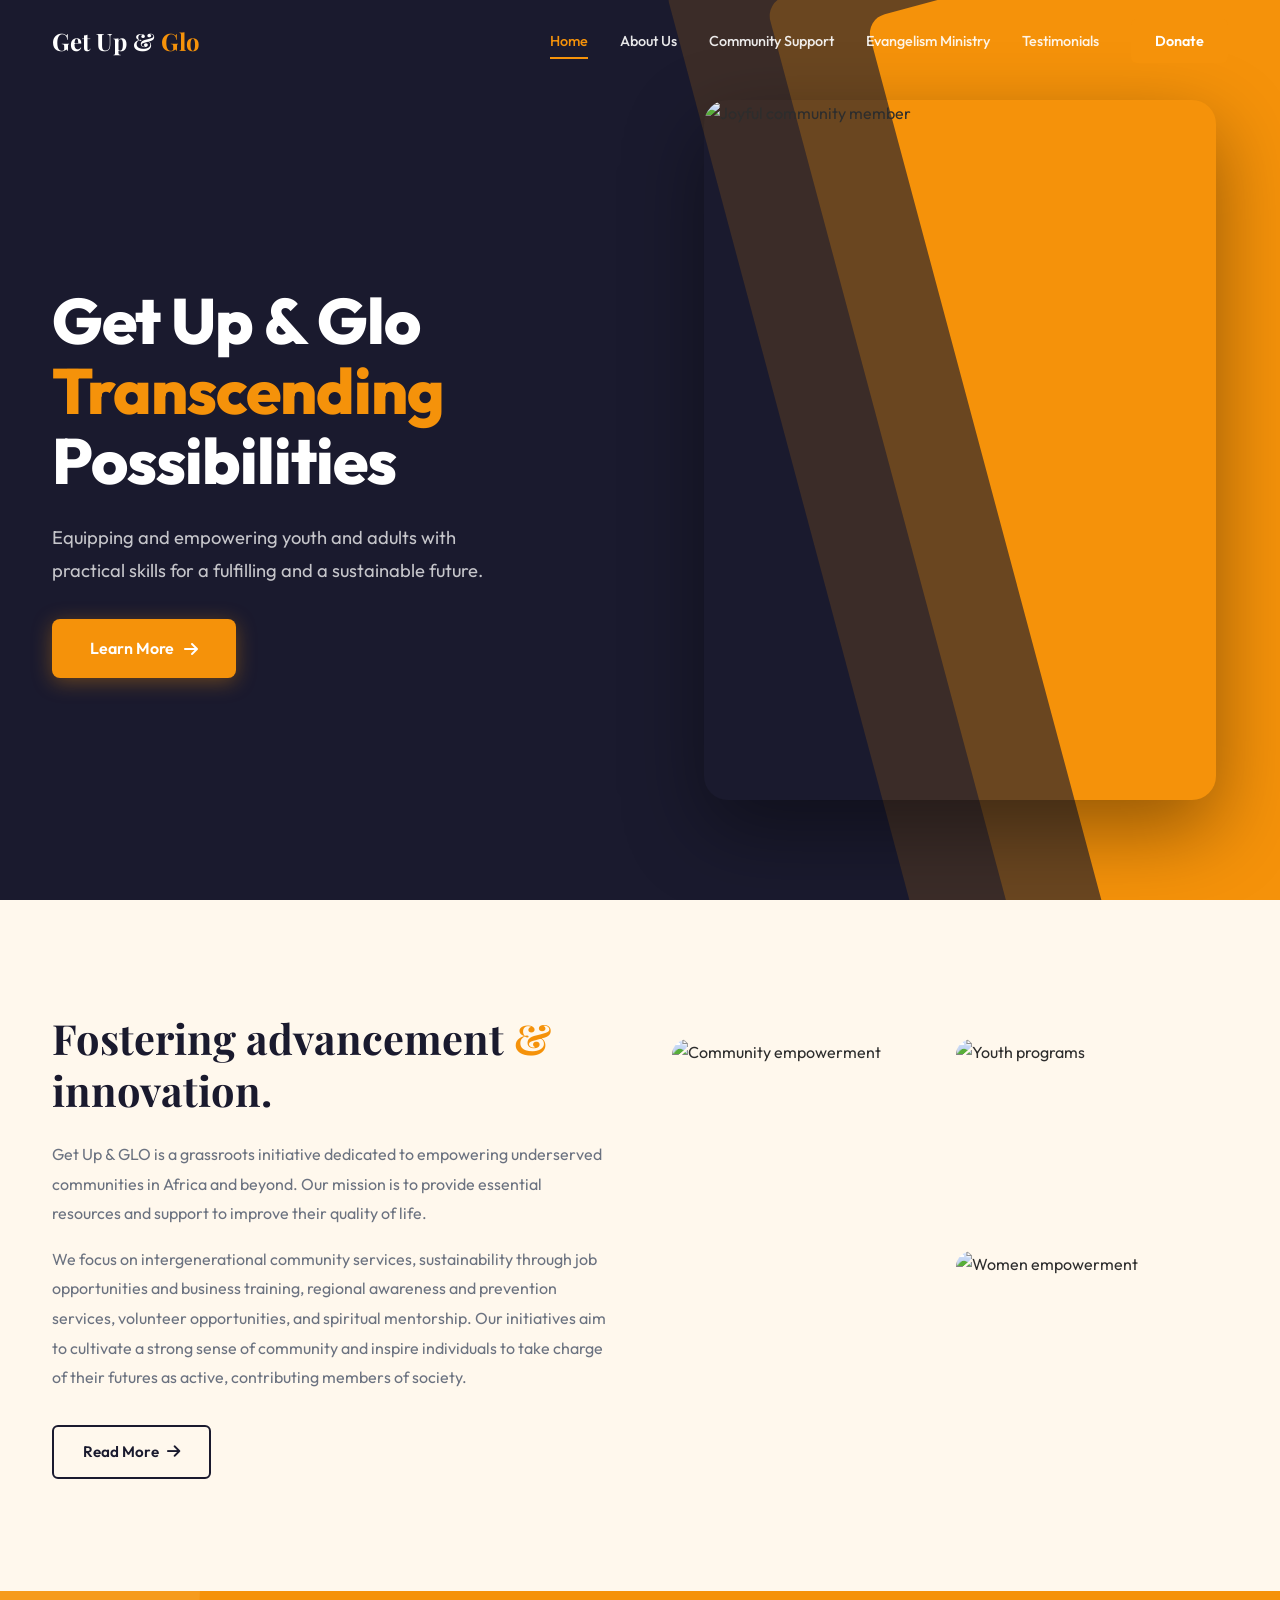
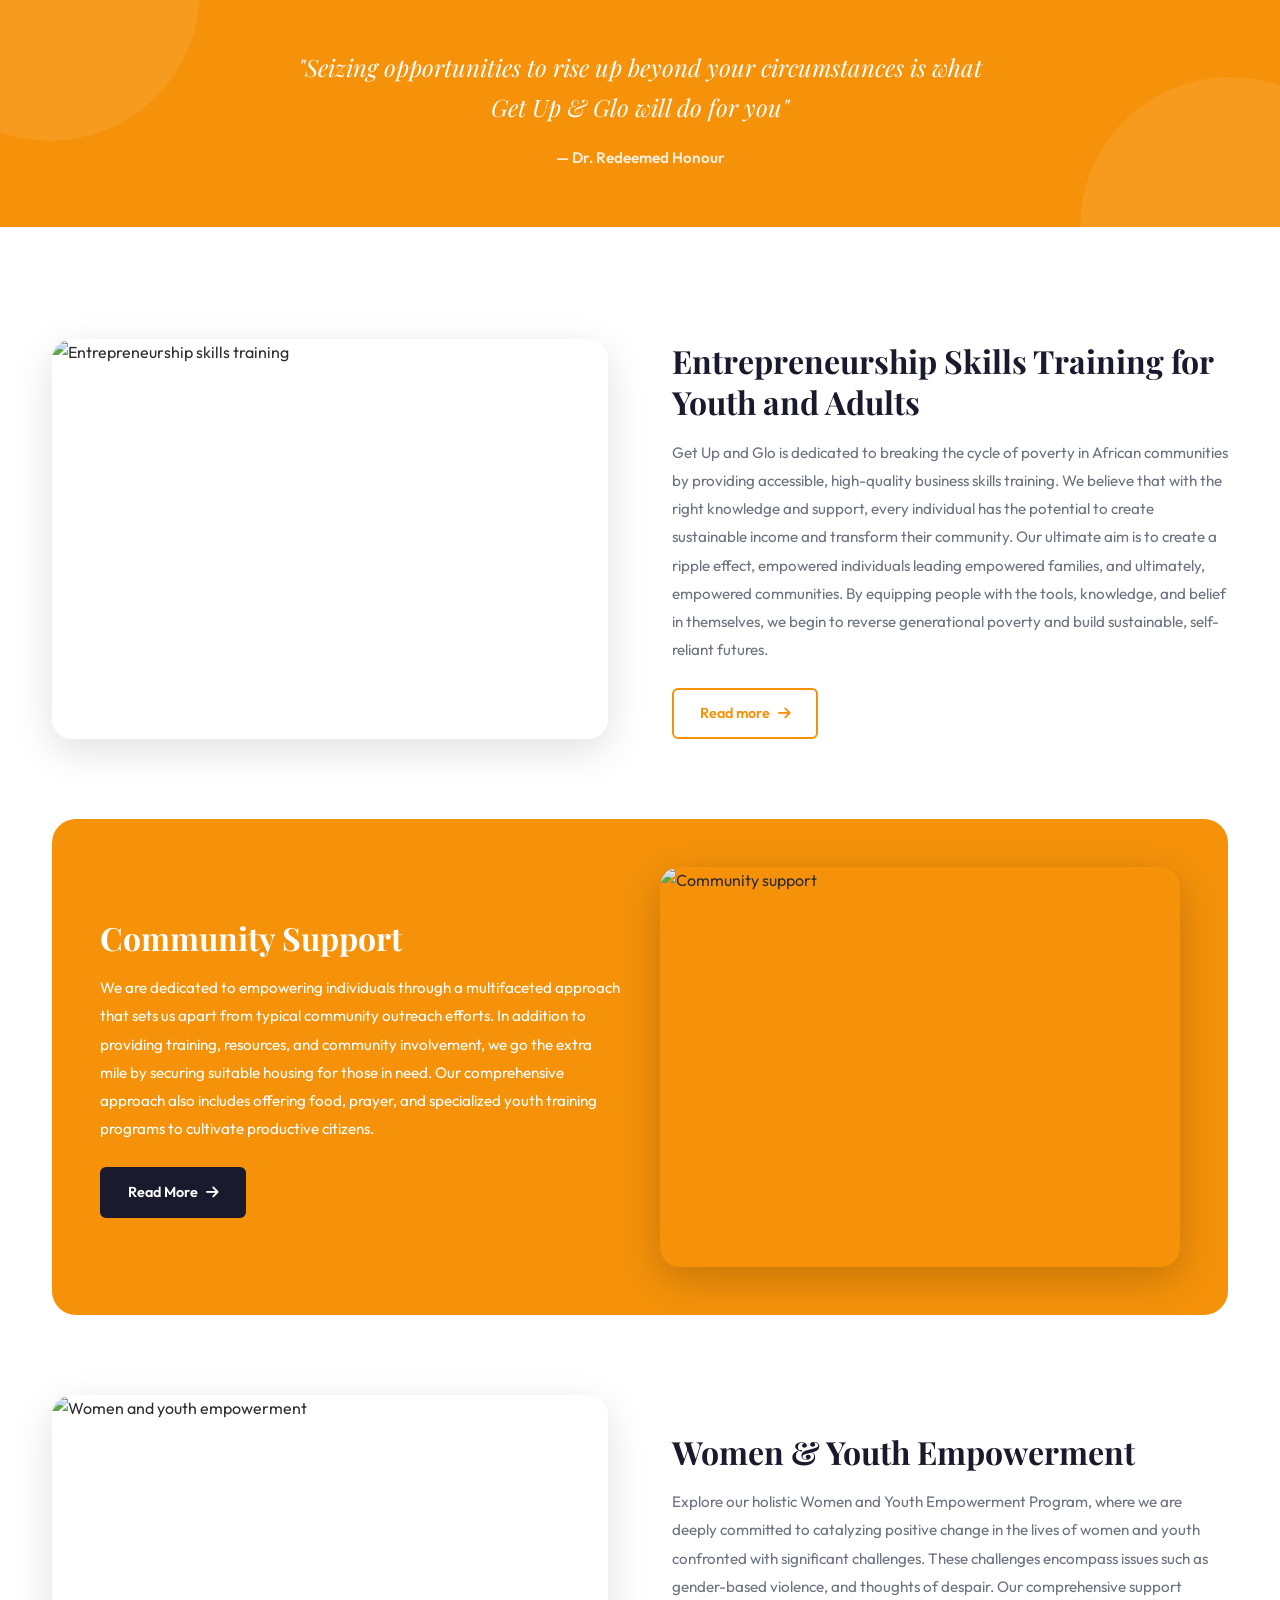
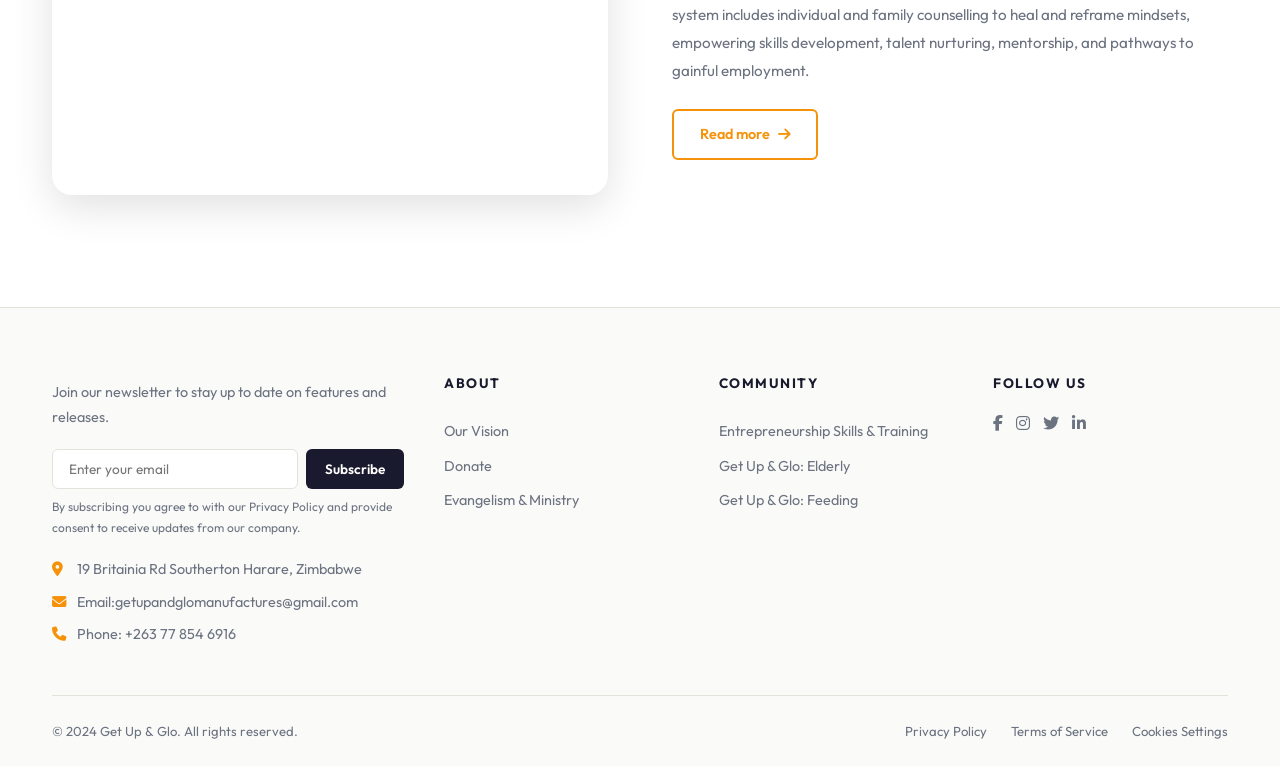
==== index2.html @ 19528d76 "first commit" ====
<!DOCTYPE html>
<html lang="en">
<head>
  <meta charset="UTF-8">
  <meta name="viewport" content="width=device-width, initial-scale=1.0">
  <title>Get Up & Glo — Transcending Possibilities</title>
  <meta name="description" content="Get Up & Glo is a grassroots initiative dedicated to empowering underserved communities in Africa and beyond through skills training, community support, and spiritual mentorship.">
  <link rel="stylesheet" href="index2.css">
  <link rel="stylesheet" href="https://cdnjs.cloudflare.com/ajax/libs/font-awesome/6.5.1/css/all.min.css">
</head>
<body class="alt-home">

  <!-- Navigation -->
  <nav class="alt-nav" id="altNav">
    <div class="alt-container">
      <a href="index2.html" class="alt-nav-logo">
        Get Up & <span>Glo</span>
      </a>
      <div class="alt-nav-links" id="altNavLinks">
        <a href="index2.html" class="active">Home</a>
        <a href="about.html">About Us</a>
        <a href="programs.html">Community Support</a>
        <a href="evangelism.html">Evangelism Ministry</a>
        <a href="testimonials.html">Testimonials</a>
        <a href="donate.html" class="alt-nav-cta">Donate</a>
      </div>
      <button class="alt-nav-toggle" id="altNavToggle" aria-label="Toggle navigation">
        <span></span>
        <span></span>
        <span></span>
      </button>
    </div>
  </nav>
  <div class="alt-nav-overlay" id="altNavOverlay"></div>

  <!-- Hero Section -->
  <section class="alt-hero" id="altHero">
    <!-- Diagonal orange stripes background -->
    <div class="alt-hero-stripes">
      <div class="stripe stripe-1"></div>
      <div class="stripe stripe-2"></div>
      <div class="stripe stripe-3"></div>
    </div>

    <div class="alt-container">
      <div class="alt-hero-content">
        <h1>Get Up & Glo<br><span class="highlight">Transcending</span><br>Possibilities</h1>
        <p>Equipping and empowering youth and adults with practical skills for a fulfilling and a sustainable future.</p>
        <a href="about.html" class="alt-hero-btn">
          Learn More <i class="fas fa-arrow-right"></i>
        </a>
      </div>
    </div>

    <!-- Hero image -->
    <div class="alt-hero-image">
      <img src="https://images.unsplash.com/photo-1488521787991-ed7bbaae773c?w=800&q=80" alt="Joyful community member">
    </div>
  </section>

  <!-- Fostering Advancement & Innovation -->
  <section class="alt-about" id="altAbout">
    <div class="alt-container">
      <div class="alt-about-grid">
        <div class="alt-about-content reveal">
          <h2>Fostering advancement <span>&</span> innovation.</h2>
          <p>Get Up & GLO is a grassroots initiative dedicated to empowering underserved communities in Africa and beyond. Our mission is to provide essential resources and support to improve their quality of life.</p>
          <p>We focus on intergenerational community services, sustainability through job opportunities and business training, regional awareness and prevention services, volunteer opportunities, and spiritual mentorship. Our initiatives aim to cultivate a strong sense of community and inspire individuals to take charge of their futures as active, contributing members of society.</p>
          <a href="about.html" class="alt-about-btn">Read More <i class="fas fa-arrow-right"></i></a>
        </div>
        <div class="alt-about-collage reveal reveal-delay-2">
          <img src="https://images.unsplash.com/photo-1531206715517-5c0ba140b2b8?w=600&q=80" alt="Community empowerment">
          <img src="https://images.unsplash.com/photo-1559027615-cd4628902d4a?w=400&q=80" alt="Youth programs">
          <img src="https://images.unsplash.com/photo-1509099836639-18ba1795216d?w=400&q=80" alt="Women empowerment">
        </div>
      </div>
    </div>
  </section>

  <!-- Quote Banner -->
  <section class="alt-quote-banner">
    <div class="alt-container">
      <div class="alt-quote-inner reveal">
        <blockquote>"Seizing opportunities to rise up beyond your circumstances is what Get Up & Glo will do for you"</blockquote>
        <cite>— Dr. Redeemed Honour</cite>
      </div>
    </div>
  </section>

  <!-- Programs Section -->
  <section class="alt-programs" id="altPrograms">
    <div class="alt-container">

      <!-- Entrepreneurship Skills Training -->
      <div class="alt-program-row reveal">
        <div class="alt-program-img">
          <img src="https://images.unsplash.com/photo-1556761175-5973dc0f32e7?w=800&q=80" alt="Entrepreneurship skills training">
        </div>
        <div class="alt-program-text">
          <h3>Entrepreneurship Skills Training for Youth and Adults</h3>
          <p>Get Up and Glo is dedicated to breaking the cycle of poverty in African communities by providing accessible, high-quality business skills training. We believe that with the right knowledge and support, every individual has the potential to create sustainable income and transform their community. Our ultimate aim is to create a ripple effect, empowered individuals leading empowered families, and ultimately, empowered communities. By equipping people with the tools, knowledge, and belief in themselves, we begin to reverse generational poverty and build sustainable, self-reliant futures.</p>
          <a href="programs.html" class="alt-program-btn">Read more <i class="fas fa-arrow-right"></i></a>
        </div>
      </div>

      <!-- Community Support -->
      <div class="alt-program-row reversed orange-bg reveal">
        <div class="alt-program-img">
          <img src="https://images.unsplash.com/photo-1559027615-cd4628902d4a?w=800&q=80" alt="Community support">
        </div>
        <div class="alt-program-text">
          <h3>Community Support</h3>
          <p>We are dedicated to empowering individuals through a multifaceted approach that sets us apart from typical community outreach efforts. In addition to providing training, resources, and community involvement, we go the extra mile by securing suitable housing for those in need. Our comprehensive approach also includes offering food, prayer, and specialized youth training programs to cultivate productive citizens.</p>
          <a href="programs.html" class="alt-program-btn">Read More <i class="fas fa-arrow-right"></i></a>
        </div>
      </div>

      <!-- Women & Youth Empowerment -->
      <div class="alt-program-row reveal">
        <div class="alt-program-img">
          <img src="https://images.unsplash.com/photo-1509099836639-18ba1795216d?w=800&q=80" alt="Women and youth empowerment">
        </div>
        <div class="alt-program-text">
          <h3>Women & Youth Empowerment</h3>
          <p>Explore our holistic Women and Youth Empowerment Program, where we are deeply committed to catalyzing positive change in the lives of women and youth confronted with significant challenges. These challenges encompass issues such as gender-based violence, and thoughts of despair. Our comprehensive support system includes individual and family counselling to heal and reframe mindsets, empowering skills development, talent nurturing, mentorship, and pathways to gainful employment.</p>
          <a href="programs.html" class="alt-program-btn">Read more <i class="fas fa-arrow-right"></i></a>
        </div>
      </div>

    </div>
  </section>

  <!-- Footer -->
  <footer class="alt-footer" id="altFooter">
    <div class="alt-container">
      <div class="alt-footer-top">
        <!-- Brand + Newsletter -->
        <div class="alt-footer-brand">
          <p>Join our newsletter to stay up to date on features and releases.</p>
          <div class="alt-newsletter-mini">
            <form id="altNewsletterForm">
              <div class="nl-row">
                <input type="email" placeholder="Enter your email" required>
                <button type="submit">Subscribe</button>
              </div>
            </form>
            <p class="nl-note">By subscribing you agree to with our Privacy Policy and provide consent to receive updates from our company.</p>
          </div>
          <div class="alt-footer-contact">
            <p><i class="fas fa-map-marker-alt"></i> 19 Britainia Rd Southerton Harare, Zimbabwe</p>
            <p><i class="fas fa-envelope"></i> Email:getupandglomanufactures@gmail.com</p>
            <p><i class="fas fa-phone"></i> Phone: +263 77 854 6916</p>
          </div>
        </div>

        <!-- About links -->
        <div class="alt-footer-col">
          <h4>About</h4>
          <a href="about.html">Our Vision</a>
          <a href="donate.html">Donate</a>
          <a href="evangelism.html">Evangelism & Ministry</a>
        </div>

        <!-- Community links -->
        <div class="alt-footer-col">
          <h4>Community</h4>
          <a href="programs.html">Entrepreneurship Skills & Training</a>
          <a href="programs.html">Get Up & Glo: Elderly</a>
          <a href="programs.html">Get Up & Glo: Feeding</a>
        </div>

        <!-- Social -->
        <div class="alt-footer-col">
          <h4>Follow Us</h4>
          <div class="alt-footer-social">
            <a href="#"><i class="fab fa-facebook-f"></i></a>
            <a href="#"><i class="fab fa-instagram"></i></a>
            <a href="#"><i class="fab fa-twitter"></i></a>
            <a href="#"><i class="fab fa-linkedin-in"></i></a>
          </div>
        </div>
      </div>

      <div class="alt-footer-bottom">
        <p>&copy; 2024 Get Up & Glo. All rights reserved.</p>
        <div class="alt-footer-bottom-links">
          <a href="#">Privacy Policy</a>
          <a href="#">Terms of Service</a>
          <a href="#">Cookies Settings</a>
        </div>
      </div>
    </div>
  </footer>

  <!-- Back to Top -->
  <button class="alt-back-top" id="altBackTop" aria-label="Back to top">
    <i class="fas fa-chevron-up"></i>
  </button>

  <script>
    document.addEventListener('DOMContentLoaded', () => {
      // --- Mobile Nav ---
      const toggle = document.getElementById('altNavToggle');
      const links = document.getElementById('altNavLinks');
      const overlay = document.getElementById('altNavOverlay');

      if (toggle) {
        toggle.addEventListener('click', () => {
          toggle.classList.toggle('active');
          links.classList.toggle('open');
          overlay.classList.toggle('active');
          document.body.style.overflow = links.classList.contains('open') ? 'hidden' : '';
        });
      }
      if (overlay) {
        overlay.addEventListener('click', () => {
          toggle.classList.remove('active');
          links.classList.remove('open');
          overlay.classList.remove('active');
          document.body.style.overflow = '';
        });
      }
      document.querySelectorAll('.alt-nav-links a').forEach(link => {
        link.addEventListener('click', () => {
          if (links.classList.contains('open')) {
            toggle.classList.remove('active');
            links.classList.remove('open');
            overlay.classList.remove('active');
            document.body.style.overflow = '';
          }
        });
      });

      // --- Navbar scroll ---
      const nav = document.getElementById('altNav');
      if (nav) {
        const onScroll = () => {
          nav.classList.toggle('scrolled', window.scrollY > 80);
        };
        window.addEventListener('scroll', onScroll, { passive: true });
        onScroll();
      }

      // --- Scroll reveal ---
      const reveals = document.querySelectorAll('.reveal');
      if (reveals.length && 'IntersectionObserver' in window) {
        const obs = new IntersectionObserver((entries) => {
          entries.forEach(e => {
            if (e.isIntersecting) {
              e.target.classList.add('visible');
              obs.unobserve(e.target);
            }
          });
        }, { threshold: 0.12, rootMargin: '0px 0px -30px 0px' });
        reveals.forEach(el => obs.observe(el));
      }

      // --- Back to top ---
      const backTop = document.getElementById('altBackTop');
      if (backTop) {
        window.addEventListener('scroll', () => {
          backTop.classList.toggle('visible', window.scrollY > 500);
        }, { passive: true });
        backTop.addEventListener('click', () => {
          window.scrollTo({ top: 0, behavior: 'smooth' });
        });
      }

      // --- Newsletter form ---
      const nlForm = document.getElementById('altNewsletterForm');
      if (nlForm) {
        nlForm.addEventListener('submit', (e) => {
          e.preventDefault();
          const input = nlForm.querySelector('input[type="email"]');
          const btn = nlForm.querySelector('button');
          if (input && input.value) {
            const orig = btn.textContent;
            btn.textContent = 'Thank you! ✓';
            btn.style.background = '#10B981';
            input.value = '';
            setTimeout(() => {
              btn.textContent = orig;
              btn.style.background = '';
            }, 3000);
          }
        });
      }
    });
  </script>
</body>
</html>
---- index2.css ----
/* ============================================
   GET UP & GLO — Alternate Homepage Design
   Creative, Modern, Geometric Approach
   ============================================ */

@import url('https://fonts.googleapis.com/css2?family=Outfit:wght@300;400;500;600;700;800;900&family=Playfair+Display:ital,wght@0,400;0,600;0,700;1,400&display=swap');

/* --- Custom Properties --- */
:root {
  --g-orange: #F5920A;
  --g-orange-dark: #D47D08;
  --g-orange-light: #FDB94D;
  --g-gold: #D4A843;
  --g-navy: #1A1A2E;
  --g-navy-light: #2D2D44;
  --g-white: #FFFFFF;
  --g-off-white: #FAFAF8;
  --g-cream: #FFF8ED;
  --g-text: #2D2D2D;
  --g-text-muted: #6B7280;
  --g-border: #E5E2DB;

  --font-display: 'Outfit', sans-serif;
  --font-serif: 'Playfair Display', Georgia, serif;

  --ease-out: cubic-bezier(0.16, 1, 0.3, 1);
  --ease-spring: cubic-bezier(0.34, 1.56, 0.64, 1);
}

/* --- Reset --- */
*, *::before, *::after { margin: 0; padding: 0; box-sizing: border-box; }
html { scroll-behavior: smooth; font-size: 16px; }
body.alt-home {
  font-family: var(--font-display);
  color: var(--g-text);
  background: var(--g-white);
  line-height: 1.7;
  overflow-x: hidden;
  -webkit-font-smoothing: antialiased;
}
img { max-width: 100%; height: auto; display: block; }
a { text-decoration: none; color: inherit; }
ul, ol { list-style: none; }

/* --- Utility --- */
.alt-container {
  width: 100%;
  max-width: 1240px;
  margin: 0 auto;
  padding: 0 2rem;
}

/* ========== NAVBAR ========== */
.alt-nav {
  position: fixed;
  top: 0;
  left: 0;
  width: 100%;
  z-index: 1000;
  padding: 1.2rem 0;
  transition: all 0.4s var(--ease-out);
}
.alt-nav.scrolled {
  background: rgba(255,255,255,0.97);
  backdrop-filter: blur(16px);
  box-shadow: 0 2px 20px rgba(0,0,0,0.06);
  padding: 0.7rem 0;
}
.alt-nav .alt-container {
  display: flex;
  align-items: center;
  justify-content: space-between;
}
.alt-nav-logo {
  font-family: var(--font-serif);
  font-size: 1.5rem;
  font-weight: 700;
  color: var(--g-white);
  transition: color 0.3s;
}
.alt-nav-logo span { color: var(--g-orange); }
.alt-nav.scrolled .alt-nav-logo { color: var(--g-navy); }

.alt-nav-links {
  display: flex;
  align-items: center;
  gap: 2rem;
}
.alt-nav-links a {
  font-size: 0.9rem;
  font-weight: 500;
  color: rgba(255,255,255,0.9);
  position: relative;
  padding: 0.25rem 0;
  transition: color 0.3s;
}
.alt-nav-links a::after {
  content: '';
  position: absolute;
  bottom: -2px;
  left: 0;
  width: 0;
  height: 2px;
  background: var(--g-orange);
  transition: width 0.3s var(--ease-out);
}
.alt-nav-links a:hover::after,
.alt-nav-links a.active::after { width: 100%; }
.alt-nav-links a:hover,
.alt-nav-links a.active { color: var(--g-orange); }
.alt-nav.scrolled .alt-nav-links a { color: var(--g-text); }
.alt-nav.scrolled .alt-nav-links a:hover,
.alt-nav.scrolled .alt-nav-links a.active { color: var(--g-orange); }

.alt-nav-cta {
  background: var(--g-orange) !important;
  color: var(--g-white) !important;
  padding: 0.6rem 1.5rem !important;
  border-radius: 6px !important;
  font-weight: 600 !important;
  transition: background 0.3s, transform 0.3s !important;
}
.alt-nav-cta:hover {
  background: var(--g-orange-dark) !important;
  transform: translateY(-1px);
}
.alt-nav-cta::after { display: none !important; }

/* Mobile toggle */
.alt-nav-toggle {
  display: none;
  flex-direction: column;
  gap: 5px;
  cursor: pointer;
  padding: 5px;
  background: none;
  border: none;
}
.alt-nav-toggle span {
  display: block;
  width: 26px;
  height: 2.5px;
  background: var(--g-white);
  border-radius: 2px;
  transition: all 0.3s;
}
.alt-nav.scrolled .alt-nav-toggle span { background: var(--g-navy); }
.alt-nav-toggle.active span:nth-child(1) { transform: rotate(45deg) translate(5px, 5px); }
.alt-nav-toggle.active span:nth-child(2) { opacity: 0; }
.alt-nav-toggle.active span:nth-child(3) { transform: rotate(-45deg) translate(6px, -6px); }

.alt-nav-overlay {
  position: fixed;
  inset: 0;
  background: rgba(0,0,0,0.5);
  z-index: 998;
  opacity: 0;
  pointer-events: none;
  transition: opacity 0.3s;
}
.alt-nav-overlay.active { opacity: 1; pointer-events: all; }

/* ========== HERO ========== */
.alt-hero {
  position: relative;
  min-height: 100vh;
  display: flex;
  align-items: center;
  background: var(--g-navy);
  overflow: hidden;
}

/* Diagonal orange stripes */
.alt-hero-stripes {
  position: absolute;
  top: -10%;
  right: -5%;
  width: 55%;
  height: 120%;
  z-index: 1;
  pointer-events: none;
}
.alt-hero-stripes .stripe {
  position: absolute;
  background: var(--g-orange);
  transform: rotate(-15deg);
  transform-origin: top right;
  border-radius: 20px;
}
.alt-hero-stripes .stripe-1 {
  width: 100%;
  height: 120%;
  top: -10%;
  right: 0;
  opacity: 0.15;
}
.alt-hero-stripes .stripe-2 {
  width: 80%;
  height: 120%;
  top: -5%;
  right: 5%;
  opacity: 0.25;
}
.alt-hero-stripes .stripe-3 {
  width: 60%;
  height: 110%;
  top: 0;
  right: 10%;
  opacity: 1;
}

/* Hero image */
.alt-hero-image {
  position: absolute;
  right: 5%;
  top: 50%;
  transform: translateY(-50%);
  width: 40%;
  max-width: 520px;
  z-index: 3;
}
.alt-hero-image img {
  width: 100%;
  height: 85vh;
  max-height: 700px;
  object-fit: cover;
  object-position: top center;
  border-radius: 24px;
  box-shadow: 0 30px 80px rgba(0,0,0,0.4);
}

/* Hero content */
.alt-hero-content {
  position: relative;
  z-index: 4;
  max-width: 580px;
  padding: 8rem 0 4rem;
}
.alt-hero-content h1 {
  font-family: var(--font-display);
  font-size: clamp(2.5rem, 5.5vw, 4rem);
  font-weight: 800;
  color: var(--g-white);
  line-height: 1.1;
  margin-bottom: 1.5rem;
  letter-spacing: -1px;
}
.alt-hero-content h1 .highlight {
  color: var(--g-orange);
  position: relative;
}
.alt-hero-content p {
  font-size: 1.15rem;
  color: rgba(255,255,255,0.75);
  margin-bottom: 2rem;
  line-height: 1.8;
  max-width: 480px;
}
.alt-hero-btn {
  display: inline-flex;
  align-items: center;
  gap: 0.6rem;
  background: var(--g-orange);
  color: var(--g-white);
  font-family: var(--font-display);
  font-size: 1rem;
  font-weight: 600;
  padding: 1rem 2.4rem;
  border-radius: 8px;
  border: none;
  cursor: pointer;
  transition: all 0.3s var(--ease-out);
  box-shadow: 0 4px 20px rgba(245,146,10,0.35);
}
.alt-hero-btn:hover {
  background: var(--g-orange-dark);
  transform: translateY(-3px);
  box-shadow: 0 8px 30px rgba(245,146,10,0.45);
}
.alt-hero-btn i { transition: transform 0.3s; }
.alt-hero-btn:hover i { transform: translateX(4px); }

/* ========== ABOUT / FOSTERING ========== */
.alt-about {
  padding: 7rem 0;
  background: var(--g-cream);
  position: relative;
}
.alt-about-grid {
  display: grid;
  grid-template-columns: 1fr 1fr;
  gap: 4rem;
  align-items: center;
}
.alt-about-content h2 {
  font-family: var(--font-serif);
  font-size: clamp(1.8rem, 3.5vw, 2.6rem);
  font-weight: 700;
  color: var(--g-navy);
  line-height: 1.25;
  margin-bottom: 1.5rem;
}
.alt-about-content h2 span { color: var(--g-orange); }
.alt-about-content p {
  font-size: 1rem;
  color: var(--g-text-muted);
  margin-bottom: 1rem;
  line-height: 1.85;
}
.alt-about-btn {
  display: inline-flex;
  align-items: center;
  gap: 0.5rem;
  margin-top: 1rem;
  font-weight: 600;
  font-size: 0.95rem;
  color: var(--g-navy);
  border: 2px solid var(--g-navy);
  padding: 0.75rem 1.8rem;
  border-radius: 6px;
  transition: all 0.3s;
}
.alt-about-btn:hover {
  background: var(--g-navy);
  color: var(--g-white);
  transform: translateY(-2px);
}

/* Photo collage */
.alt-about-collage {
  display: grid;
  grid-template-columns: 1fr 1fr;
  grid-template-rows: 200px 200px;
  gap: 12px;
  position: relative;
}
.alt-about-collage img {
  width: 100%;
  height: 100%;
  object-fit: cover;
  border-radius: 16px;
  transition: transform 0.5s var(--ease-out);
}
.alt-about-collage img:hover { transform: scale(1.03); }
.alt-about-collage img:first-child {
  grid-row: 1 / 3;
  height: 100%;
  border-radius: 16px;
}

/* ========== QUOTE BANNER ========== */
.alt-quote-banner {
  background: var(--g-orange);
  padding: 3.5rem 0;
  position: relative;
  overflow: hidden;
}
.alt-quote-banner::before,
.alt-quote-banner::after {
  content: '';
  position: absolute;
  width: 300px;
  height: 300px;
  border-radius: 50%;
  background: rgba(255,255,255,0.08);
}
.alt-quote-banner::before { top: -150px; left: -100px; }
.alt-quote-banner::after { bottom: -150px; right: -100px; }

.alt-quote-inner {
  text-align: center;
  position: relative;
  z-index: 1;
  max-width: 700px;
  margin: 0 auto;
}
.alt-quote-inner blockquote {
  font-family: var(--font-serif);
  font-size: clamp(1.1rem, 2.5vw, 1.5rem);
  font-style: italic;
  color: var(--g-white);
  line-height: 1.7;
  margin-bottom: 1rem;
}
.alt-quote-inner cite {
  font-family: var(--font-display);
  font-size: 0.95rem;
  color: rgba(255,255,255,0.85);
  font-style: normal;
  font-weight: 600;
}

/* ========== PROGRAMS ========== */
.alt-programs { padding: 7rem 0; }

/* Program row — image + text side by side */
.alt-program-row {
  display: grid;
  grid-template-columns: 1fr 1fr;
  gap: 4rem;
  align-items: center;
  margin-bottom: 5rem;
}
.alt-program-row:last-child { margin-bottom: 0; }
.alt-program-row.reversed { direction: rtl; }
.alt-program-row.reversed > * { direction: ltr; }

.alt-program-img {
  border-radius: 20px;
  overflow: hidden;
  box-shadow: 0 12px 40px rgba(0,0,0,0.12);
  position: relative;
}
.alt-program-img img {
  width: 100%;
  height: 400px;
  object-fit: cover;
  transition: transform 0.6s var(--ease-out);
}
.alt-program-img:hover img { transform: scale(1.04); }

/* Orange background variant */
.alt-program-row.orange-bg {
  background: var(--g-orange);
  border-radius: 24px;
  padding: 3rem;
  gap: 2.5rem;
}
.alt-program-row.orange-bg h3,
.alt-program-row.orange-bg p { color: var(--g-white); }
.alt-program-row.orange-bg .alt-program-btn {
  background: var(--g-navy);
  color: var(--g-white);
  border-color: var(--g-navy);
}
.alt-program-row.orange-bg .alt-program-btn:hover {
  background: var(--g-white);
  color: var(--g-navy);
}
.alt-program-row.orange-bg .alt-program-img {
  box-shadow: 0 12px 40px rgba(0,0,0,0.2);
}

.alt-program-text h3 {
  font-family: var(--font-serif);
  font-size: clamp(1.5rem, 3vw, 2rem);
  font-weight: 700;
  color: var(--g-navy);
  margin-bottom: 1rem;
  line-height: 1.3;
}
.alt-program-text p {
  font-size: 0.95rem;
  color: var(--g-text-muted);
  line-height: 1.85;
  margin-bottom: 1.5rem;
}
.alt-program-btn {
  display: inline-flex;
  align-items: center;
  gap: 0.5rem;
  font-weight: 600;
  font-size: 0.9rem;
  padding: 0.7rem 1.6rem;
  border: 2px solid var(--g-orange);
  color: var(--g-orange);
  border-radius: 6px;
  transition: all 0.3s;
}
.alt-program-btn:hover {
  background: var(--g-orange);
  color: var(--g-white);
  transform: translateY(-2px);
}

/* ========== FOOTER ========== */
.alt-footer {
  background: var(--g-off-white);
  padding: 4rem 0 0;
  border-top: 1px solid var(--g-border);
}
.alt-footer-top {
  display: grid;
  grid-template-columns: 1.5fr 1fr 1fr 1fr;
  gap: 2.5rem;
  padding-bottom: 3rem;
}
.alt-footer-brand p {
  font-size: 0.9rem;
  color: var(--g-text-muted);
  margin-top: 0.5rem;
  line-height: 1.7;
}

/* Newsletter in footer */
.alt-newsletter-mini {
  margin-top: 1.2rem;
}
.alt-newsletter-mini .nl-row {
  display: flex;
  gap: 0.5rem;
  margin-top: 0.5rem;
}
.alt-newsletter-mini input {
  flex: 1;
  padding: 0.65rem 1rem;
  border: 1.5px solid var(--g-border);
  border-radius: 6px;
  font-family: var(--font-display);
  font-size: 0.85rem;
  background: var(--g-white);
  transition: border-color 0.3s;
}
.alt-newsletter-mini input:focus {
  outline: none;
  border-color: var(--g-orange);
}
.alt-newsletter-mini button {
  padding: 0.65rem 1.2rem;
  background: var(--g-navy);
  color: var(--g-white);
  border: none;
  border-radius: 6px;
  font-family: var(--font-display);
  font-size: 0.85rem;
  font-weight: 600;
  cursor: pointer;
  transition: background 0.3s;
}
.alt-newsletter-mini button:hover { background: var(--g-orange); }
.alt-newsletter-mini .nl-note {
  font-size: 0.75rem;
  color: var(--g-text-muted);
  margin-top: 0.5rem;
}

.alt-footer-contact {
  margin-top: 1.2rem;
  font-size: 0.85rem;
  color: var(--g-text-muted);
  line-height: 1.8;
}
.alt-footer-contact i {
  color: var(--g-orange);
  margin-right: 0.4rem;
  width: 16px;
}

.alt-footer-col h4 {
  font-family: var(--font-display);
  font-size: 0.85rem;
  font-weight: 700;
  text-transform: uppercase;
  letter-spacing: 1.5px;
  color: var(--g-navy);
  margin-bottom: 1.2rem;
}
.alt-footer-col a {
  display: block;
  font-size: 0.9rem;
  color: var(--g-text-muted);
  padding: 0.3rem 0;
  transition: color 0.3s;
}
.alt-footer-col a:hover { color: var(--g-orange); }

/* Social icons */
.alt-footer-social {
  display: flex;
  gap: 0.8rem;
  margin-top: 0.5rem;
}
.alt-footer-social a {
  display: flex;
  align-items: center;
  gap: 0.4rem;
  font-size: 0.85rem;
  color: var(--g-text-muted);
  padding: 0;
  transition: color 0.3s;
}
.alt-footer-social a:hover { color: var(--g-orange); }
.alt-footer-social a i { font-size: 1rem; }

.alt-footer-bottom {
  display: flex;
  align-items: center;
  justify-content: space-between;
  padding: 1.5rem 0;
  border-top: 1px solid var(--g-border);
  font-size: 0.82rem;
  color: var(--g-text-muted);
}
.alt-footer-bottom-links {
  display: flex;
  gap: 1.5rem;
}
.alt-footer-bottom-links a { color: var(--g-text-muted); transition: color 0.3s; }
.alt-footer-bottom-links a:hover { color: var(--g-orange); }

/* Back to top */
.alt-back-top {
  position: fixed;
  bottom: 2rem;
  right: 2rem;
  width: 44px;
  height: 44px;
  background: var(--g-orange);
  color: var(--g-white);
  border: none;
  border-radius: 10px;
  display: flex;
  align-items: center;
  justify-content: center;
  font-size: 1.1rem;
  cursor: pointer;
  z-index: 999;
  opacity: 0;
  transform: translateY(20px);
  transition: all 0.4s var(--ease-out);
  box-shadow: 0 4px 16px rgba(245,146,10,0.35);
}
.alt-back-top.visible { opacity: 1; transform: translateY(0); }
.alt-back-top:hover { background: var(--g-orange-dark); transform: translateY(-3px); }

/* ========== ANIMATIONS ========== */
.reveal {
  opacity: 0;
  transform: translateY(40px);
  transition: opacity 0.8s var(--ease-out), transform 0.8s var(--ease-out);
}
.reveal.visible {
  opacity: 1;
  transform: translateY(0);
}
.reveal-delay-1 { transition-delay: 0.1s; }
.reveal-delay-2 { transition-delay: 0.2s; }
.reveal-delay-3 { transition-delay: 0.3s; }

/* Hero entrance animation */
@keyframes heroSlideUp {
  from { opacity: 0; transform: translateY(50px); }
  to { opacity: 1; transform: translateY(0); }
}
@keyframes heroSlideIn {
  from { opacity: 0; transform: translateX(60px) translateY(-50%); }
  to { opacity: 1; transform: translateX(0) translateY(-50%); }
}
@keyframes stripeGrow {
  from { transform: rotate(-15deg) scaleY(0); }
  to { transform: rotate(-15deg) scaleY(1); }
}
.alt-hero-content { animation: heroSlideUp 1s var(--ease-out) 0.3s both; }
.alt-hero-image { animation: heroSlideIn 1s var(--ease-out) 0.6s both; }

/* ========== RESPONSIVE ========== */
@media (max-width: 1024px) {
  .alt-hero-image { width: 45%; }
  .alt-hero-content h1 { font-size: 2.8rem; }
  .alt-footer-top { grid-template-columns: 1fr 1fr; }
}

@media (max-width: 768px) {
  .alt-nav-links {
    position: fixed;
    top: 0;
    right: -100%;
    width: 80%;
    max-width: 360px;
    height: 100vh;
    background: var(--g-navy);
    flex-direction: column;
    justify-content: center;
    gap: 1.5rem;
    padding: 2rem;
    transition: right 0.3s var(--ease-out);
    box-shadow: -10px 0 40px rgba(0,0,0,0.2);
    z-index: 999;
  }
  .alt-nav-links.open { right: 0; }
  .alt-nav-links a { font-size: 1.1rem; color: rgba(255,255,255,0.9) !important; }
  .alt-nav-toggle { display: flex; }

  .alt-hero {
    min-height: auto;
    padding: 8rem 0 4rem;
    text-align: center;
  }
  .alt-hero-stripes { display: none; }
  .alt-hero-image {
    position: relative;
    right: auto;
    top: auto;
    transform: none;
    width: 80%;
    max-width: 350px;
    margin: 2rem auto 0;
    animation: heroSlideUp 1s var(--ease-out) 0.6s both;
  }
  .alt-hero-image img { height: 400px; }
  .alt-hero-content {
    max-width: 100%;
    padding: 0;
  }
  .alt-hero-content h1 { font-size: 2.2rem; }
  .alt-hero-content p { max-width: 100%; }
  .alt-hero .alt-container {
    flex-direction: column;
  }

  .alt-about-grid,
  .alt-program-row {
    grid-template-columns: 1fr;
    gap: 2rem;
  }
  .alt-program-row.reversed { direction: ltr; }
  .alt-program-row.orange-bg { padding: 2rem; }
  .alt-program-img img { height: 280px; }

  .alt-about-collage {
    grid-template-rows: 160px 160px;
  }

  .alt-footer-top { grid-template-columns: 1fr; }
  .alt-footer-bottom {
    flex-direction: column;
    gap: 0.8rem;
    text-align: center;
  }
}

@media (max-width: 480px) {
  .alt-hero-content h1 { font-size: 1.9rem; }
  .alt-hero-image img { height: 300px; }
  .alt-about-collage { grid-template-columns: 1fr; grid-template-rows: auto; }
  .alt-about-collage img:first-child { grid-row: auto; height: 200px; }
  .alt-about-collage img { height: 160px; }
  .alt-quote-inner blockquote { font-size: 1rem; }
  .alt-program-img img { height: 220px; }
}
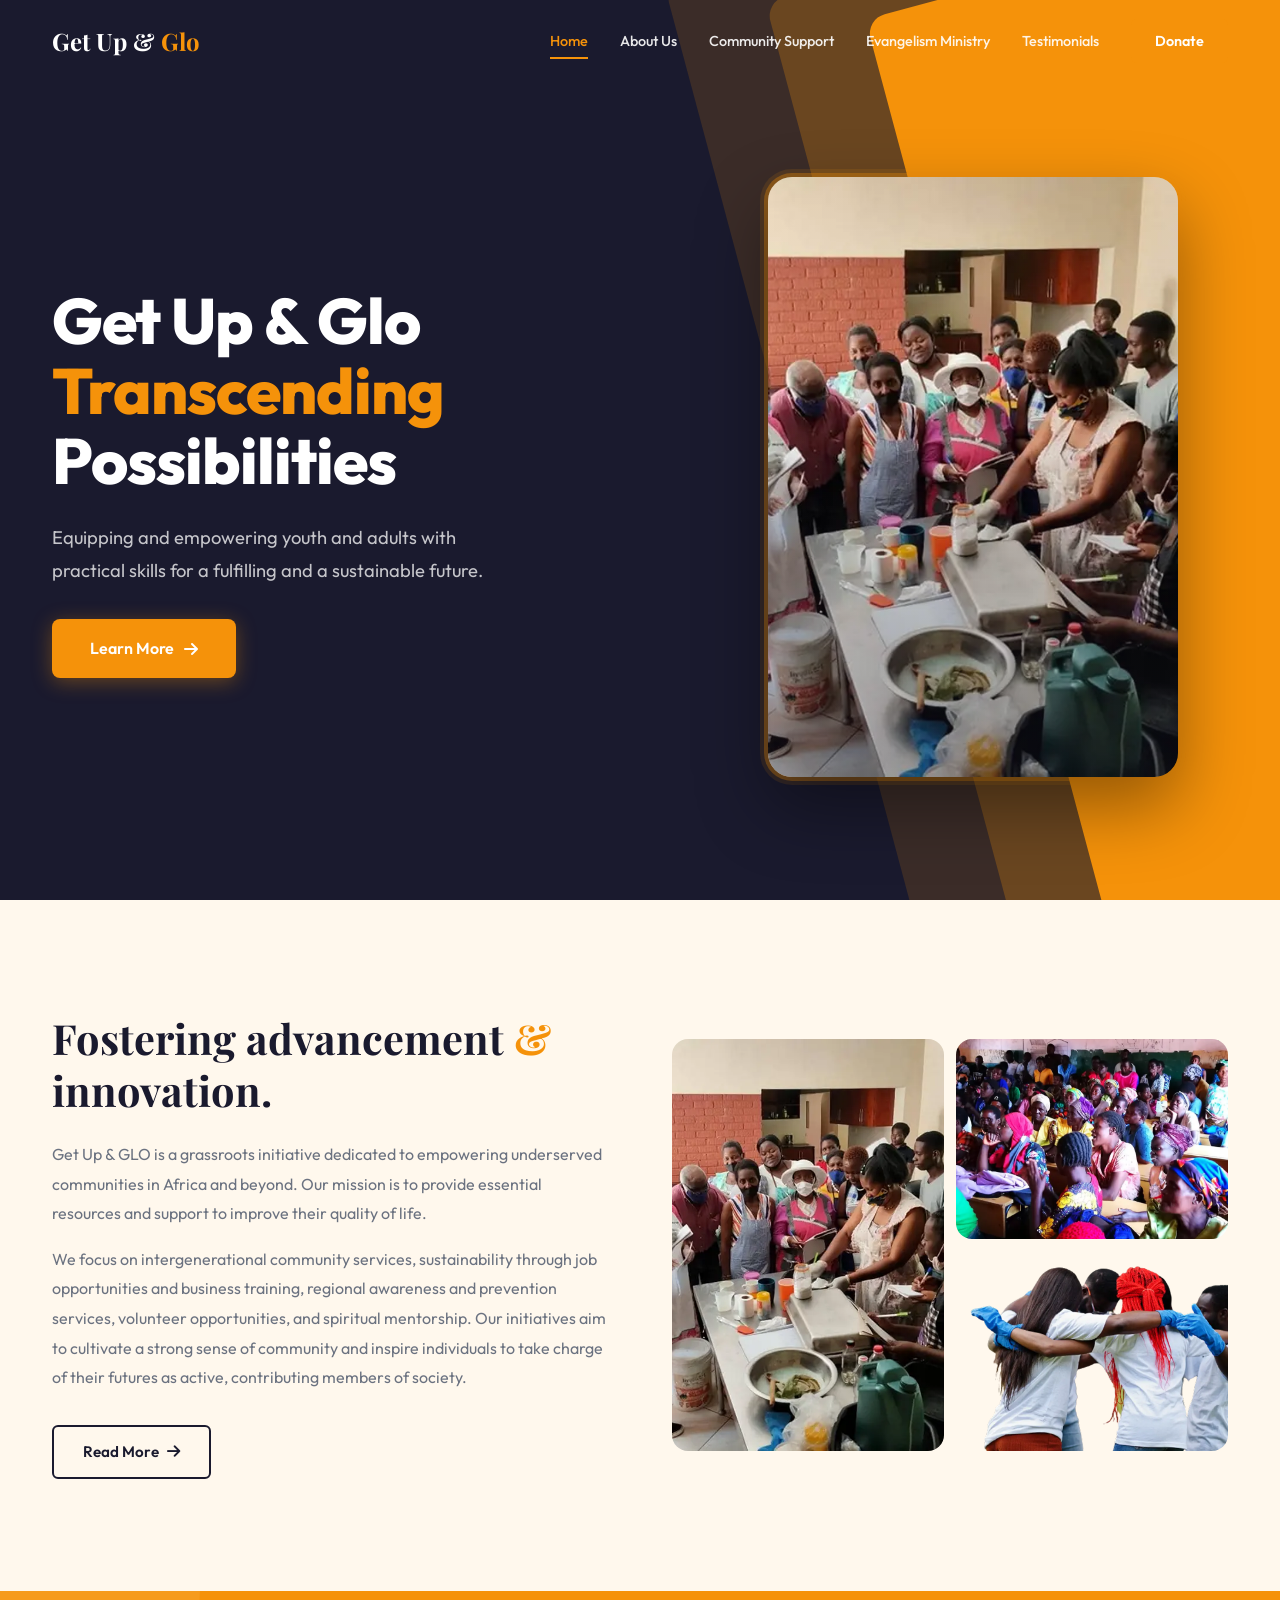
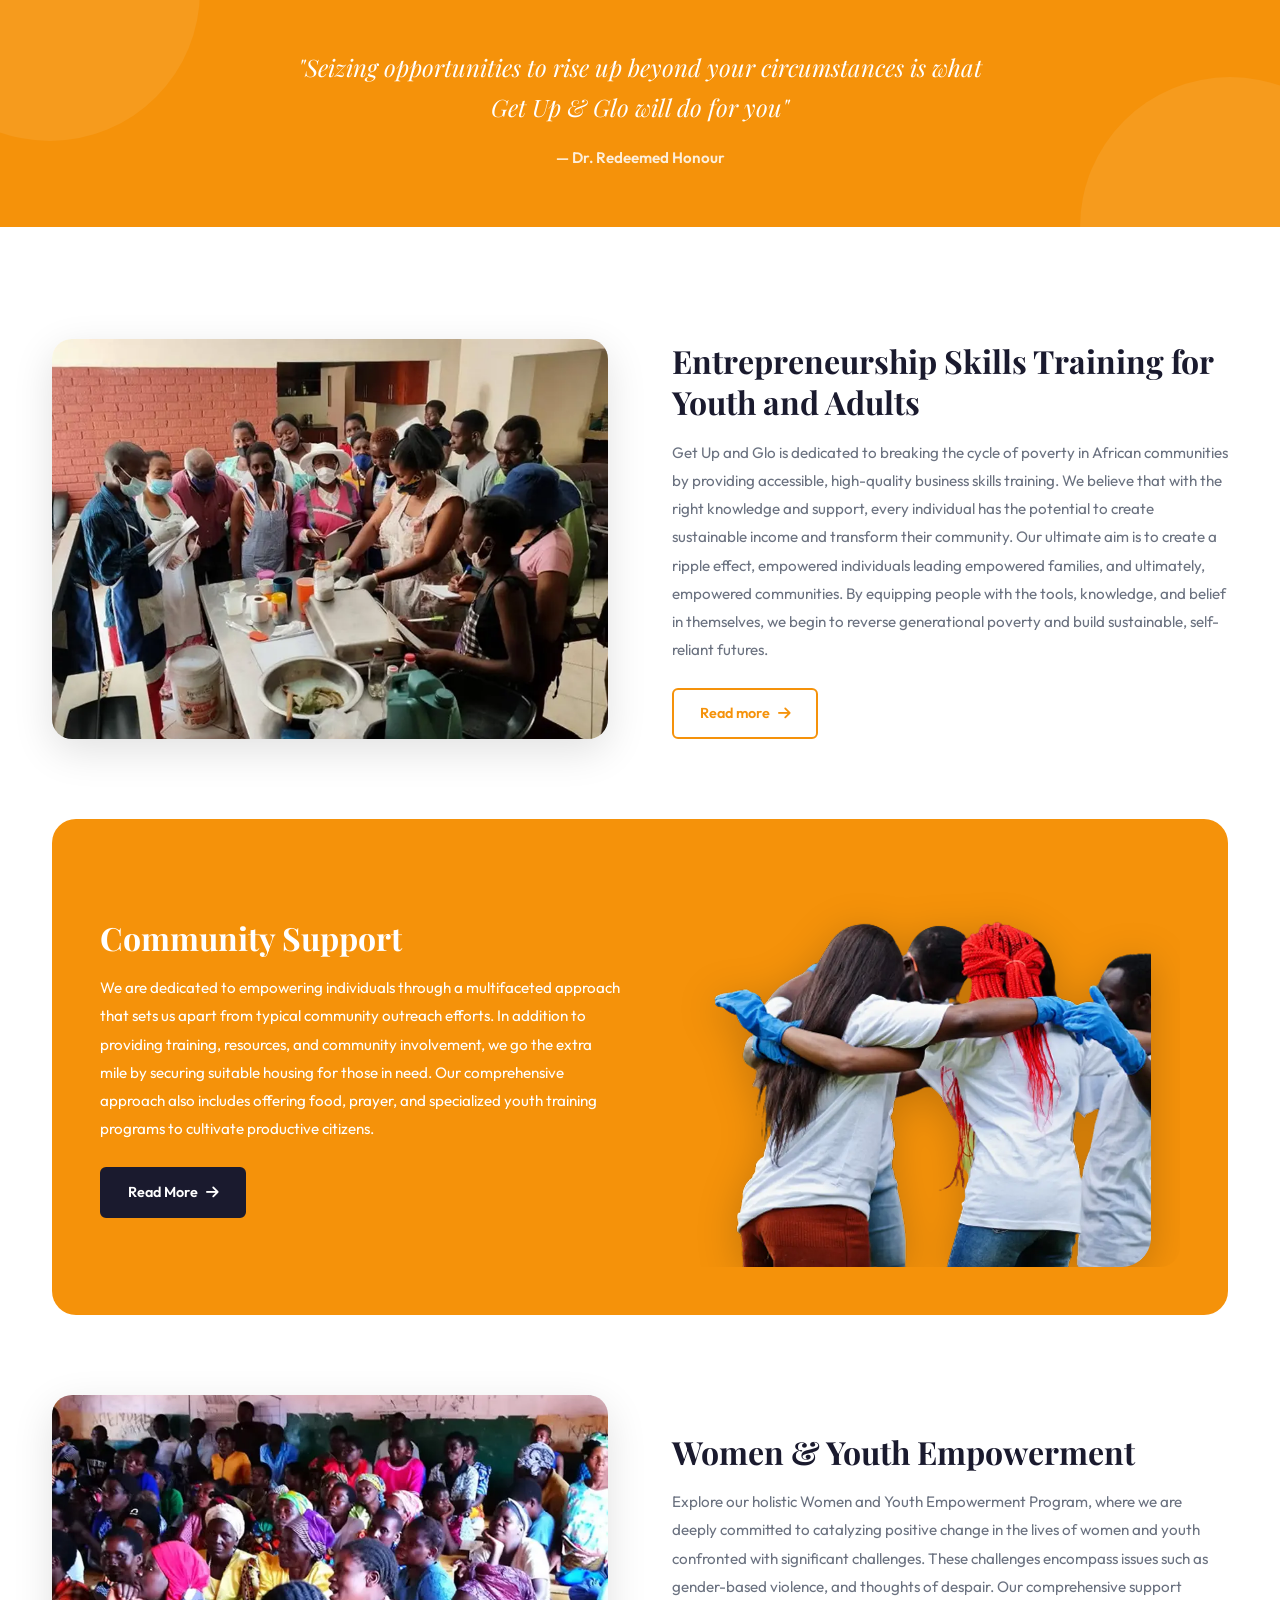
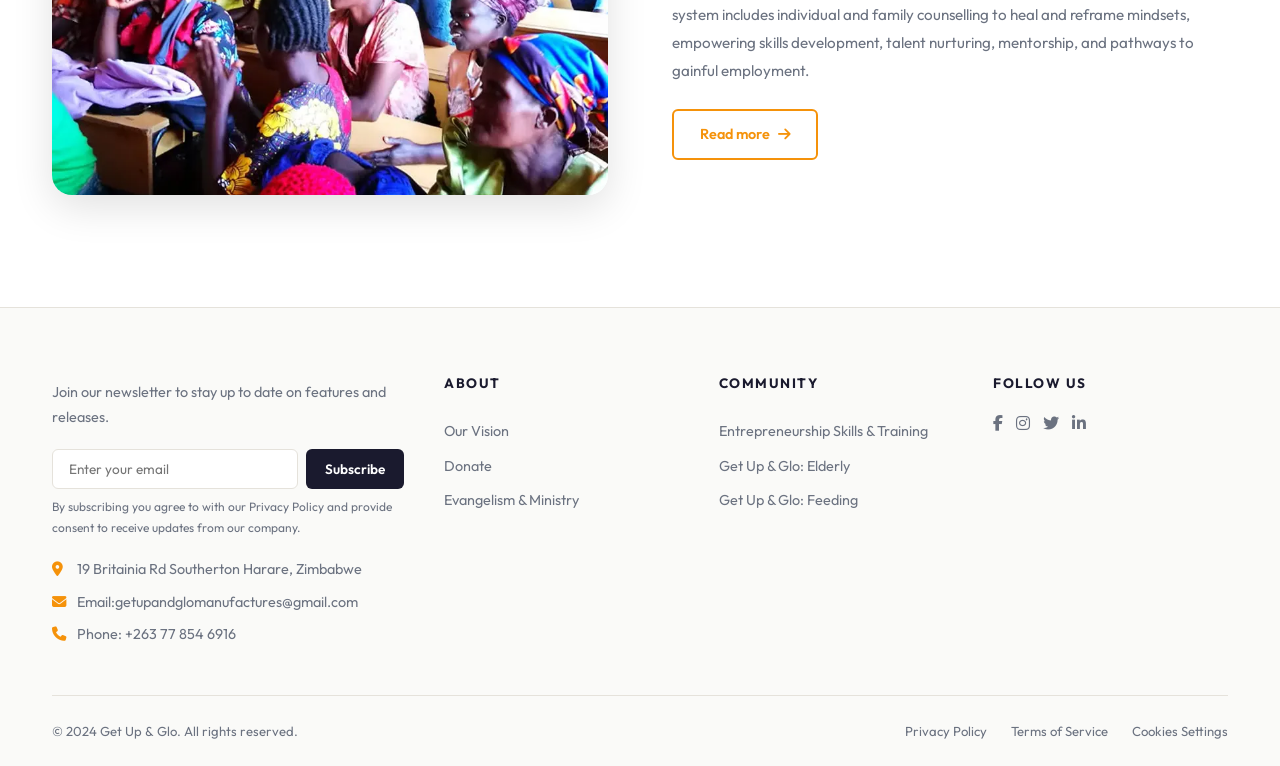
==== commit 8f084b93: "update" ====
--- a/index2.html
+++ b/index2.html
@@ -1,13 +1,16 @@
 <!DOCTYPE html>
 <html lang="en">
+
 <head>
   <meta charset="UTF-8">
   <meta name="viewport" content="width=device-width, initial-scale=1.0">
   <title>Get Up & Glo — Transcending Possibilities</title>
-  <meta name="description" content="Get Up & Glo is a grassroots initiative dedicated to empowering underserved communities in Africa and beyond through skills training, community support, and spiritual mentorship.">
+  <meta name="description"
+    content="Get Up & Glo is a grassroots initiative dedicated to empowering underserved communities in Africa and beyond through skills training, community support, and spiritual mentorship.">
   <link rel="stylesheet" href="index2.css">
   <link rel="stylesheet" href="https://cdnjs.cloudflare.com/ajax/libs/font-awesome/6.5.1/css/all.min.css">
 </head>
+
 <body class="alt-home">
 
   <!-- Navigation -->
@@ -45,7 +48,8 @@
     <div class="alt-container">
       <div class="alt-hero-content">
         <h1>Get Up & Glo<br><span class="highlight">Transcending</span><br>Possibilities</h1>
-        <p>Equipping and empowering youth and adults with practical skills for a fulfilling and a sustainable future.</p>
+        <p>Equipping and empowering youth and adults with practical skills for a fulfilling and a sustainable future.
+        </p>
         <a href="about.html" class="alt-hero-btn">
           Learn More <i class="fas fa-arrow-right"></i>
         </a>
@@ -54,7 +58,7 @@
 
     <!-- Hero image -->
     <div class="alt-hero-image">
-      <img src="https://images.unsplash.com/photo-1488521787991-ed7bbaae773c?w=800&q=80" alt="Joyful community member">
+      <img src="images/image-14.webp" alt="Joyful community member">
     </div>
   </section>
 
@@ -64,14 +68,18 @@
       <div class="alt-about-grid">
         <div class="alt-about-content reveal">
           <h2>Fostering advancement <span>&</span> innovation.</h2>
-          <p>Get Up & GLO is a grassroots initiative dedicated to empowering underserved communities in Africa and beyond. Our mission is to provide essential resources and support to improve their quality of life.</p>
-          <p>We focus on intergenerational community services, sustainability through job opportunities and business training, regional awareness and prevention services, volunteer opportunities, and spiritual mentorship. Our initiatives aim to cultivate a strong sense of community and inspire individuals to take charge of their futures as active, contributing members of society.</p>
+          <p>Get Up & GLO is a grassroots initiative dedicated to empowering underserved communities in Africa and
+            beyond. Our mission is to provide essential resources and support to improve their quality of life.</p>
+          <p>We focus on intergenerational community services, sustainability through job opportunities and business
+            training, regional awareness and prevention services, volunteer opportunities, and spiritual mentorship. Our
+            initiatives aim to cultivate a strong sense of community and inspire individuals to take charge of their
+            futures as active, contributing members of society.</p>
           <a href="about.html" class="alt-about-btn">Read More <i class="fas fa-arrow-right"></i></a>
         </div>
         <div class="alt-about-collage reveal reveal-delay-2">
-          <img src="https://images.unsplash.com/photo-1531206715517-5c0ba140b2b8?w=600&q=80" alt="Community empowerment">
-          <img src="https://images.unsplash.com/photo-1559027615-cd4628902d4a?w=400&q=80" alt="Youth programs">
-          <img src="https://images.unsplash.com/photo-1509099836639-18ba1795216d?w=400&q=80" alt="Women empowerment">
+          <img src="images/image-14.webp" alt="Skills training workshop">
+          <img src="images/pexels-rdne-stock-project-8123847-1.webp" alt="Community gathering">
+          <img src="images/image-removebg-preview-44-1.webp" alt="Youth together">
         </div>
       </div>
     </div>
@@ -81,7 +89,8 @@
   <section class="alt-quote-banner">
     <div class="alt-container">
       <div class="alt-quote-inner reveal">
-        <blockquote>"Seizing opportunities to rise up beyond your circumstances is what Get Up & Glo will do for you"</blockquote>
+        <blockquote>"Seizing opportunities to rise up beyond your circumstances is what Get Up & Glo will do for you"
+        </blockquote>
         <cite>— Dr. Redeemed Honour</cite>
       </div>
     </div>
@@ -94,11 +103,16 @@
       <!-- Entrepreneurship Skills Training -->
       <div class="alt-program-row reveal">
         <div class="alt-program-img">
-          <img src="https://images.unsplash.com/photo-1556761175-5973dc0f32e7?w=800&q=80" alt="Entrepreneurship skills training">
+          <img src="images/image-14.webp" alt="Entrepreneurship skills training">
         </div>
         <div class="alt-program-text">
           <h3>Entrepreneurship Skills Training for Youth and Adults</h3>
-          <p>Get Up and Glo is dedicated to breaking the cycle of poverty in African communities by providing accessible, high-quality business skills training. We believe that with the right knowledge and support, every individual has the potential to create sustainable income and transform their community. Our ultimate aim is to create a ripple effect, empowered individuals leading empowered families, and ultimately, empowered communities. By equipping people with the tools, knowledge, and belief in themselves, we begin to reverse generational poverty and build sustainable, self-reliant futures.</p>
+          <p>Get Up and Glo is dedicated to breaking the cycle of poverty in African communities by providing
+            accessible, high-quality business skills training. We believe that with the right knowledge and support,
+            every individual has the potential to create sustainable income and transform their community. Our ultimate
+            aim is to create a ripple effect, empowered individuals leading empowered families, and ultimately,
+            empowered communities. By equipping people with the tools, knowledge, and belief in themselves, we begin to
+            reverse generational poverty and build sustainable, self-reliant futures.</p>
           <a href="programs.html" class="alt-program-btn">Read more <i class="fas fa-arrow-right"></i></a>
         </div>
       </div>
@@ -106,11 +120,14 @@
       <!-- Community Support -->
       <div class="alt-program-row reversed orange-bg reveal">
         <div class="alt-program-img">
-          <img src="https://images.unsplash.com/photo-1559027615-cd4628902d4a?w=800&q=80" alt="Community support">
+          <img src="images/image-removebg-preview-44-1.webp" alt="Community support">
         </div>
         <div class="alt-program-text">
           <h3>Community Support</h3>
-          <p>We are dedicated to empowering individuals through a multifaceted approach that sets us apart from typical community outreach efforts. In addition to providing training, resources, and community involvement, we go the extra mile by securing suitable housing for those in need. Our comprehensive approach also includes offering food, prayer, and specialized youth training programs to cultivate productive citizens.</p>
+          <p>We are dedicated to empowering individuals through a multifaceted approach that sets us apart from typical
+            community outreach efforts. In addition to providing training, resources, and community involvement, we go
+            the extra mile by securing suitable housing for those in need. Our comprehensive approach also includes
+            offering food, prayer, and specialized youth training programs to cultivate productive citizens.</p>
           <a href="programs.html" class="alt-program-btn">Read More <i class="fas fa-arrow-right"></i></a>
         </div>
       </div>
@@ -118,11 +135,15 @@
       <!-- Women & Youth Empowerment -->
       <div class="alt-program-row reveal">
         <div class="alt-program-img">
-          <img src="https://images.unsplash.com/photo-1509099836639-18ba1795216d?w=800&q=80" alt="Women and youth empowerment">
+          <img src="images/pexels-rdne-stock-project-8123847-1.webp" alt="Women and youth empowerment">
         </div>
         <div class="alt-program-text">
           <h3>Women & Youth Empowerment</h3>
-          <p>Explore our holistic Women and Youth Empowerment Program, where we are deeply committed to catalyzing positive change in the lives of women and youth confronted with significant challenges. These challenges encompass issues such as gender-based violence, and thoughts of despair. Our comprehensive support system includes individual and family counselling to heal and reframe mindsets, empowering skills development, talent nurturing, mentorship, and pathways to gainful employment.</p>
+          <p>Explore our holistic Women and Youth Empowerment Program, where we are deeply committed to catalyzing
+            positive change in the lives of women and youth confronted with significant challenges. These challenges
+            encompass issues such as gender-based violence, and thoughts of despair. Our comprehensive support system
+            includes individual and family counselling to heal and reframe mindsets, empowering skills development,
+            talent nurturing, mentorship, and pathways to gainful employment.</p>
           <a href="programs.html" class="alt-program-btn">Read more <i class="fas fa-arrow-right"></i></a>
         </div>
       </div>
@@ -144,7 +165,8 @@
                 <button type="submit">Subscribe</button>
               </div>
             </form>
-            <p class="nl-note">By subscribing you agree to with our Privacy Policy and provide consent to receive updates from our company.</p>
+            <p class="nl-note">By subscribing you agree to with our Privacy Policy and provide consent to receive
+              updates from our company.</p>
           </div>
           <div class="alt-footer-contact">
             <p><i class="fas fa-map-marker-alt"></i> 19 Britainia Rd Southerton Harare, Zimbabwe</p>
@@ -288,4 +310,5 @@
     });
   </script>
 </body>
-</html>
+
+</html>
--- a/index2.css
+++ b/index2.css
@@ -28,8 +28,19 @@
 }
 
 /* --- Reset --- */
-*, *::before, *::after { margin: 0; padding: 0; box-sizing: border-box; }
-html { scroll-behavior: smooth; font-size: 16px; }
+*,
+*::before,
+*::after {
+  margin: 0;
+  padding: 0;
+  box-sizing: border-box;
+}
+
+html {
+  scroll-behavior: smooth;
+  font-size: 16px;
+}
+
 body.alt-home {
   font-family: var(--font-display);
   color: var(--g-text);
@@ -38,9 +49,22 @@
   overflow-x: hidden;
   -webkit-font-smoothing: antialiased;
 }
-img { max-width: 100%; height: auto; display: block; }
-a { text-decoration: none; color: inherit; }
-ul, ol { list-style: none; }
+
+img {
+  max-width: 100%;
+  height: auto;
+  display: block;
+}
+
+a {
+  text-decoration: none;
+  color: inherit;
+}
+
+ul,
+ol {
+  list-style: none;
+}
 
 /* --- Utility --- */
 .alt-container {
@@ -60,17 +84,20 @@
   padding: 1.2rem 0;
   transition: all 0.4s var(--ease-out);
 }
+
 .alt-nav.scrolled {
-  background: rgba(255,255,255,0.97);
+  background: rgba(255, 255, 255, 0.97);
   backdrop-filter: blur(16px);
-  box-shadow: 0 2px 20px rgba(0,0,0,0.06);
+  box-shadow: 0 2px 20px rgba(0, 0, 0, 0.06);
   padding: 0.7rem 0;
 }
+
 .alt-nav .alt-container {
   display: flex;
   align-items: center;
   justify-content: space-between;
 }
+
 .alt-nav-logo {
   font-family: var(--font-serif);
   font-size: 1.5rem;
@@ -78,22 +105,30 @@
   color: var(--g-white);
   transition: color 0.3s;
 }
-.alt-nav-logo span { color: var(--g-orange); }
-.alt-nav.scrolled .alt-nav-logo { color: var(--g-navy); }
+
+.alt-nav-logo span {
+  color: var(--g-orange);
+}
+
+.alt-nav.scrolled .alt-nav-logo {
+  color: var(--g-navy);
+}
 
 .alt-nav-links {
   display: flex;
   align-items: center;
   gap: 2rem;
 }
+
 .alt-nav-links a {
   font-size: 0.9rem;
   font-weight: 500;
-  color: rgba(255,255,255,0.9);
+  color: rgba(255, 255, 255, 0.9);
   position: relative;
   padding: 0.25rem 0;
   transition: color 0.3s;
 }
+
 .alt-nav-links a::after {
   content: '';
   position: absolute;
@@ -104,13 +139,25 @@
   background: var(--g-orange);
   transition: width 0.3s var(--ease-out);
 }
+
 .alt-nav-links a:hover::after,
-.alt-nav-links a.active::after { width: 100%; }
+.alt-nav-links a.active::after {
+  width: 100%;
+}
+
 .alt-nav-links a:hover,
-.alt-nav-links a.active { color: var(--g-orange); }
-.alt-nav.scrolled .alt-nav-links a { color: var(--g-text); }
+.alt-nav-links a.active {
+  color: var(--g-orange);
+}
+
+.alt-nav.scrolled .alt-nav-links a {
+  color: var(--g-text);
+}
+
 .alt-nav.scrolled .alt-nav-links a:hover,
-.alt-nav.scrolled .alt-nav-links a.active { color: var(--g-orange); }
+.alt-nav.scrolled .alt-nav-links a.active {
+  color: var(--g-orange);
+}
 
 .alt-nav-cta {
   background: var(--g-orange) !important;
@@ -120,11 +167,15 @@
   font-weight: 600 !important;
   transition: background 0.3s, transform 0.3s !important;
 }
+
 .alt-nav-cta:hover {
   background: var(--g-orange-dark) !important;
   transform: translateY(-1px);
 }
-.alt-nav-cta::after { display: none !important; }
+
+.alt-nav-cta::after {
+  display: none !important;
+}
 
 /* Mobile toggle */
 .alt-nav-toggle {
@@ -136,6 +187,7 @@
   background: none;
   border: none;
 }
+
 .alt-nav-toggle span {
   display: block;
   width: 26px;
@@ -144,21 +196,37 @@
   border-radius: 2px;
   transition: all 0.3s;
 }
-.alt-nav.scrolled .alt-nav-toggle span { background: var(--g-navy); }
-.alt-nav-toggle.active span:nth-child(1) { transform: rotate(45deg) translate(5px, 5px); }
-.alt-nav-toggle.active span:nth-child(2) { opacity: 0; }
-.alt-nav-toggle.active span:nth-child(3) { transform: rotate(-45deg) translate(6px, -6px); }
+
+.alt-nav.scrolled .alt-nav-toggle span {
+  background: var(--g-navy);
+}
+
+.alt-nav-toggle.active span:nth-child(1) {
+  transform: rotate(45deg) translate(5px, 5px);
+}
+
+.alt-nav-toggle.active span:nth-child(2) {
+  opacity: 0;
+}
+
+.alt-nav-toggle.active span:nth-child(3) {
+  transform: rotate(-45deg) translate(6px, -6px);
+}
 
 .alt-nav-overlay {
   position: fixed;
   inset: 0;
-  background: rgba(0,0,0,0.5);
+  background: rgba(0, 0, 0, 0.5);
   z-index: 998;
   opacity: 0;
   pointer-events: none;
   transition: opacity 0.3s;
 }
-.alt-nav-overlay.active { opacity: 1; pointer-events: all; }
+
+.alt-nav-overlay.active {
+  opacity: 1;
+  pointer-events: all;
+}
 
 /* ========== HERO ========== */
 .alt-hero {
@@ -180,6 +248,7 @@
   z-index: 1;
   pointer-events: none;
 }
+
 .alt-hero-stripes .stripe {
   position: absolute;
   background: var(--g-orange);
@@ -187,6 +256,7 @@
   transform-origin: top right;
   border-radius: 20px;
 }
+
 .alt-hero-stripes .stripe-1 {
   width: 100%;
   height: 120%;
@@ -194,6 +264,7 @@
   right: 0;
   opacity: 0.15;
 }
+
 .alt-hero-stripes .stripe-2 {
   width: 80%;
   height: 120%;
@@ -201,6 +272,7 @@
   right: 5%;
   opacity: 0.25;
 }
+
 .alt-hero-stripes .stripe-3 {
   width: 60%;
   height: 110%;
@@ -209,24 +281,61 @@
   opacity: 1;
 }
 
-/* Hero image */
+/* Hero image — diagonal geometric panel matching the stripes */
 .alt-hero-image {
   position: absolute;
-  right: 5%;
-  top: 50%;
+  right: 8%;
+  top: 53%;
   transform: translateY(-50%);
-  width: 40%;
-  max-width: 520px;
+  transform-origin: center center;
+  width: 32%;
+  max-width: 420px;
   z-index: 3;
-}
+  border-radius: 24px;
+  overflow: hidden;
+  box-shadow:
+    0 30px 70px rgba(0, 0, 0, 0.4),
+    0 0 0 4px rgba(245, 146, 10, 0.35),
+    0 0 0 8px rgba(245, 146, 10, 0.12);
+}
+
+/* Orange glow border accent */
+.alt-hero-image::before {
+  content: '';
+  position: absolute;
+  inset: -3px;
+  border-radius: 27px;
+  background: linear-gradient(160deg, var(--g-orange-light), var(--g-orange), var(--g-orange-dark));
+  z-index: -1;
+  opacity: 0.5;
+}
+
+/* Inner gradient overlay for depth */
+.alt-hero-image::after {
+  content: '';
+  position: absolute;
+  inset: 0;
+  border-radius: 24px;
+  background: linear-gradient(180deg,
+      rgba(245, 146, 10, 0.08) 0%,
+      transparent 35%,
+      rgba(26, 26, 46, 0.35) 100%);
+  z-index: 1;
+  pointer-events: none;
+}
+
 .alt-hero-image img {
   width: 100%;
-  height: 85vh;
-  max-height: 700px;
+  height: 75vh;
+  max-height: 600px;
   object-fit: cover;
-  object-position: top center;
-  border-radius: 24px;
-  box-shadow: 0 30px 80px rgba(0,0,0,0.4);
+  object-position: center center;
+  display: block;
+  transition: transform 0.6s var(--ease-out);
+}
+
+.alt-hero-image:hover img {
+  transform: scale(1.05);
 }
 
 /* Hero content */
@@ -236,6 +345,7 @@
   max-width: 580px;
   padding: 8rem 0 4rem;
 }
+
 .alt-hero-content h1 {
   font-family: var(--font-display);
   font-size: clamp(2.5rem, 5.5vw, 4rem);
@@ -245,17 +355,20 @@
   margin-bottom: 1.5rem;
   letter-spacing: -1px;
 }
+
 .alt-hero-content h1 .highlight {
   color: var(--g-orange);
   position: relative;
 }
+
 .alt-hero-content p {
   font-size: 1.15rem;
-  color: rgba(255,255,255,0.75);
+  color: rgba(255, 255, 255, 0.75);
   margin-bottom: 2rem;
   line-height: 1.8;
   max-width: 480px;
 }
+
 .alt-hero-btn {
   display: inline-flex;
   align-items: center;
@@ -270,15 +383,22 @@
   border: none;
   cursor: pointer;
   transition: all 0.3s var(--ease-out);
-  box-shadow: 0 4px 20px rgba(245,146,10,0.35);
-}
+  box-shadow: 0 4px 20px rgba(245, 146, 10, 0.35);
+}
+
 .alt-hero-btn:hover {
   background: var(--g-orange-dark);
   transform: translateY(-3px);
-  box-shadow: 0 8px 30px rgba(245,146,10,0.45);
-}
-.alt-hero-btn i { transition: transform 0.3s; }
-.alt-hero-btn:hover i { transform: translateX(4px); }
+  box-shadow: 0 8px 30px rgba(245, 146, 10, 0.45);
+}
+
+.alt-hero-btn i {
+  transition: transform 0.3s;
+}
+
+.alt-hero-btn:hover i {
+  transform: translateX(4px);
+}
 
 /* ========== ABOUT / FOSTERING ========== */
 .alt-about {
@@ -286,12 +406,14 @@
   background: var(--g-cream);
   position: relative;
 }
+
 .alt-about-grid {
   display: grid;
   grid-template-columns: 1fr 1fr;
   gap: 4rem;
   align-items: center;
 }
+
 .alt-about-content h2 {
   font-family: var(--font-serif);
   font-size: clamp(1.8rem, 3.5vw, 2.6rem);
@@ -300,13 +422,18 @@
   line-height: 1.25;
   margin-bottom: 1.5rem;
 }
-.alt-about-content h2 span { color: var(--g-orange); }
+
+.alt-about-content h2 span {
+  color: var(--g-orange);
+}
+
 .alt-about-content p {
   font-size: 1rem;
   color: var(--g-text-muted);
   margin-bottom: 1rem;
   line-height: 1.85;
 }
+
 .alt-about-btn {
   display: inline-flex;
   align-items: center;
@@ -320,6 +447,7 @@
   border-radius: 6px;
   transition: all 0.3s;
 }
+
 .alt-about-btn:hover {
   background: var(--g-navy);
   color: var(--g-white);
@@ -334,6 +462,7 @@
   gap: 12px;
   position: relative;
 }
+
 .alt-about-collage img {
   width: 100%;
   height: 100%;
@@ -341,7 +470,11 @@
   border-radius: 16px;
   transition: transform 0.5s var(--ease-out);
 }
-.alt-about-collage img:hover { transform: scale(1.03); }
+
+.alt-about-collage img:hover {
+  transform: scale(1.03);
+}
+
 .alt-about-collage img:first-child {
   grid-row: 1 / 3;
   height: 100%;
@@ -355,6 +488,7 @@
   position: relative;
   overflow: hidden;
 }
+
 .alt-quote-banner::before,
 .alt-quote-banner::after {
   content: '';
@@ -362,10 +496,18 @@
   width: 300px;
   height: 300px;
   border-radius: 50%;
-  background: rgba(255,255,255,0.08);
-}
-.alt-quote-banner::before { top: -150px; left: -100px; }
-.alt-quote-banner::after { bottom: -150px; right: -100px; }
+  background: rgba(255, 255, 255, 0.08);
+}
+
+.alt-quote-banner::before {
+  top: -150px;
+  left: -100px;
+}
+
+.alt-quote-banner::after {
+  bottom: -150px;
+  right: -100px;
+}
 
 .alt-quote-inner {
   text-align: center;
@@ -374,6 +516,7 @@
   max-width: 700px;
   margin: 0 auto;
 }
+
 .alt-quote-inner blockquote {
   font-family: var(--font-serif);
   font-size: clamp(1.1rem, 2.5vw, 1.5rem);
@@ -382,16 +525,19 @@
   line-height: 1.7;
   margin-bottom: 1rem;
 }
+
 .alt-quote-inner cite {
   font-family: var(--font-display);
   font-size: 0.95rem;
-  color: rgba(255,255,255,0.85);
+  color: rgba(255, 255, 255, 0.85);
   font-style: normal;
   font-weight: 600;
 }
 
 /* ========== PROGRAMS ========== */
-.alt-programs { padding: 7rem 0; }
+.alt-programs {
+  padding: 7rem 0;
+}
 
 /* Program row — image + text side by side */
 .alt-program-row {
@@ -401,23 +547,36 @@
   align-items: center;
   margin-bottom: 5rem;
 }
-.alt-program-row:last-child { margin-bottom: 0; }
-.alt-program-row.reversed { direction: rtl; }
-.alt-program-row.reversed > * { direction: ltr; }
+
+.alt-program-row:last-child {
+  margin-bottom: 0;
+}
+
+.alt-program-row.reversed {
+  direction: rtl;
+}
+
+.alt-program-row.reversed>* {
+  direction: ltr;
+}
 
 .alt-program-img {
   border-radius: 20px;
   overflow: hidden;
-  box-shadow: 0 12px 40px rgba(0,0,0,0.12);
+  box-shadow: 0 12px 40px rgba(0, 0, 0, 0.12);
   position: relative;
 }
+
 .alt-program-img img {
   width: 100%;
   height: 400px;
   object-fit: cover;
   transition: transform 0.6s var(--ease-out);
 }
-.alt-program-img:hover img { transform: scale(1.04); }
+
+.alt-program-img:hover img {
+  transform: scale(1.04);
+}
 
 /* Orange background variant */
 .alt-program-row.orange-bg {
@@ -426,19 +585,31 @@
   padding: 3rem;
   gap: 2.5rem;
 }
+
 .alt-program-row.orange-bg h3,
-.alt-program-row.orange-bg p { color: var(--g-white); }
+.alt-program-row.orange-bg p {
+  color: var(--g-white);
+}
+
 .alt-program-row.orange-bg .alt-program-btn {
   background: var(--g-navy);
   color: var(--g-white);
   border-color: var(--g-navy);
 }
+
 .alt-program-row.orange-bg .alt-program-btn:hover {
   background: var(--g-white);
   color: var(--g-navy);
 }
+
 .alt-program-row.orange-bg .alt-program-img {
-  box-shadow: 0 12px 40px rgba(0,0,0,0.2);
+  box-shadow: none;
+  background: transparent;
+}
+
+.alt-program-row.orange-bg .alt-program-img img {
+  object-fit: contain;
+  filter: drop-shadow(0 8px 20px rgba(0, 0, 0, 0.2));
 }
 
 .alt-program-text h3 {
@@ -449,12 +620,14 @@
   margin-bottom: 1rem;
   line-height: 1.3;
 }
+
 .alt-program-text p {
   font-size: 0.95rem;
   color: var(--g-text-muted);
   line-height: 1.85;
   margin-bottom: 1.5rem;
 }
+
 .alt-program-btn {
   display: inline-flex;
   align-items: center;
@@ -467,6 +640,7 @@
   border-radius: 6px;
   transition: all 0.3s;
 }
+
 .alt-program-btn:hover {
   background: var(--g-orange);
   color: var(--g-white);
@@ -479,12 +653,14 @@
   padding: 4rem 0 0;
   border-top: 1px solid var(--g-border);
 }
+
 .alt-footer-top {
   display: grid;
   grid-template-columns: 1.5fr 1fr 1fr 1fr;
   gap: 2.5rem;
   padding-bottom: 3rem;
 }
+
 .alt-footer-brand p {
   font-size: 0.9rem;
   color: var(--g-text-muted);
@@ -496,11 +672,13 @@
 .alt-newsletter-mini {
   margin-top: 1.2rem;
 }
+
 .alt-newsletter-mini .nl-row {
   display: flex;
   gap: 0.5rem;
   margin-top: 0.5rem;
 }
+
 .alt-newsletter-mini input {
   flex: 1;
   padding: 0.65rem 1rem;
@@ -511,10 +689,12 @@
   background: var(--g-white);
   transition: border-color 0.3s;
 }
+
 .alt-newsletter-mini input:focus {
   outline: none;
   border-color: var(--g-orange);
 }
+
 .alt-newsletter-mini button {
   padding: 0.65rem 1.2rem;
   background: var(--g-navy);
@@ -527,7 +707,11 @@
   cursor: pointer;
   transition: background 0.3s;
 }
-.alt-newsletter-mini button:hover { background: var(--g-orange); }
+
+.alt-newsletter-mini button:hover {
+  background: var(--g-orange);
+}
+
 .alt-newsletter-mini .nl-note {
   font-size: 0.75rem;
   color: var(--g-text-muted);
@@ -540,6 +724,7 @@
   color: var(--g-text-muted);
   line-height: 1.8;
 }
+
 .alt-footer-contact i {
   color: var(--g-orange);
   margin-right: 0.4rem;
@@ -555,6 +740,7 @@
   color: var(--g-navy);
   margin-bottom: 1.2rem;
 }
+
 .alt-footer-col a {
   display: block;
   font-size: 0.9rem;
@@ -562,7 +748,10 @@
   padding: 0.3rem 0;
   transition: color 0.3s;
 }
-.alt-footer-col a:hover { color: var(--g-orange); }
+
+.alt-footer-col a:hover {
+  color: var(--g-orange);
+}
 
 /* Social icons */
 .alt-footer-social {
@@ -570,6 +759,7 @@
   gap: 0.8rem;
   margin-top: 0.5rem;
 }
+
 .alt-footer-social a {
   display: flex;
   align-items: center;
@@ -579,8 +769,14 @@
   padding: 0;
   transition: color 0.3s;
 }
-.alt-footer-social a:hover { color: var(--g-orange); }
-.alt-footer-social a i { font-size: 1rem; }
+
+.alt-footer-social a:hover {
+  color: var(--g-orange);
+}
+
+.alt-footer-social a i {
+  font-size: 1rem;
+}
 
 .alt-footer-bottom {
   display: flex;
@@ -591,12 +787,20 @@
   font-size: 0.82rem;
   color: var(--g-text-muted);
 }
+
 .alt-footer-bottom-links {
   display: flex;
   gap: 1.5rem;
 }
-.alt-footer-bottom-links a { color: var(--g-text-muted); transition: color 0.3s; }
-.alt-footer-bottom-links a:hover { color: var(--g-orange); }
+
+.alt-footer-bottom-links a {
+  color: var(--g-text-muted);
+  transition: color 0.3s;
+}
+
+.alt-footer-bottom-links a:hover {
+  color: var(--g-orange);
+}
 
 /* Back to top */
 .alt-back-top {
@@ -618,10 +822,18 @@
   opacity: 0;
   transform: translateY(20px);
   transition: all 0.4s var(--ease-out);
-  box-shadow: 0 4px 16px rgba(245,146,10,0.35);
-}
-.alt-back-top.visible { opacity: 1; transform: translateY(0); }
-.alt-back-top:hover { background: var(--g-orange-dark); transform: translateY(-3px); }
+  box-shadow: 0 4px 16px rgba(245, 146, 10, 0.35);
+}
+
+.alt-back-top.visible {
+  opacity: 1;
+  transform: translateY(0);
+}
+
+.alt-back-top:hover {
+  background: var(--g-orange-dark);
+  transform: translateY(-3px);
+}
 
 /* ========== ANIMATIONS ========== */
 .reveal {
@@ -629,35 +841,80 @@
   transform: translateY(40px);
   transition: opacity 0.8s var(--ease-out), transform 0.8s var(--ease-out);
 }
+
 .reveal.visible {
   opacity: 1;
   transform: translateY(0);
 }
-.reveal-delay-1 { transition-delay: 0.1s; }
-.reveal-delay-2 { transition-delay: 0.2s; }
-.reveal-delay-3 { transition-delay: 0.3s; }
+
+.reveal-delay-1 {
+  transition-delay: 0.1s;
+}
+
+.reveal-delay-2 {
+  transition-delay: 0.2s;
+}
+
+.reveal-delay-3 {
+  transition-delay: 0.3s;
+}
 
 /* Hero entrance animation */
 @keyframes heroSlideUp {
-  from { opacity: 0; transform: translateY(50px); }
-  to { opacity: 1; transform: translateY(0); }
-}
+  from {
+    opacity: 0;
+    transform: translateY(50px);
+  }
+
+  to {
+    opacity: 1;
+    transform: translateY(0);
+  }
+}
+
 @keyframes heroSlideIn {
-  from { opacity: 0; transform: translateX(60px) translateY(-50%); }
-  to { opacity: 1; transform: translateX(0) translateY(-50%); }
-}
+  from {
+    opacity: 0;
+    transform: translateX(80px) translateY(-50%);
+  }
+
+  to {
+    opacity: 1;
+    transform: translateX(0) translateY(-50%);
+  }
+}
+
 @keyframes stripeGrow {
-  from { transform: rotate(-15deg) scaleY(0); }
-  to { transform: rotate(-15deg) scaleY(1); }
-}
-.alt-hero-content { animation: heroSlideUp 1s var(--ease-out) 0.3s both; }
-.alt-hero-image { animation: heroSlideIn 1s var(--ease-out) 0.6s both; }
+  from {
+    transform: rotate(-15deg) scaleY(0);
+  }
+
+  to {
+    transform: rotate(-15deg) scaleY(1);
+  }
+}
+
+.alt-hero-content {
+  animation: heroSlideUp 1s var(--ease-out) 0.3s both;
+}
+
+.alt-hero-image {
+  animation: heroSlideIn 1s var(--ease-out) 0.6s both;
+}
 
 /* ========== RESPONSIVE ========== */
 @media (max-width: 1024px) {
-  .alt-hero-image { width: 45%; }
-  .alt-hero-content h1 { font-size: 2.8rem; }
-  .alt-footer-top { grid-template-columns: 1fr 1fr; }
+  .alt-hero-image {
+    width: 35%;
+  }
+
+  .alt-hero-content h1 {
+    font-size: 2.8rem;
+  }
+
+  .alt-footer-top {
+    grid-template-columns: 1fr 1fr;
+  }
 }
 
 @media (max-width: 768px) {
@@ -674,36 +931,62 @@
     gap: 1.5rem;
     padding: 2rem;
     transition: right 0.3s var(--ease-out);
-    box-shadow: -10px 0 40px rgba(0,0,0,0.2);
+    box-shadow: -10px 0 40px rgba(0, 0, 0, 0.2);
     z-index: 999;
   }
-  .alt-nav-links.open { right: 0; }
-  .alt-nav-links a { font-size: 1.1rem; color: rgba(255,255,255,0.9) !important; }
-  .alt-nav-toggle { display: flex; }
+
+  .alt-nav-links.open {
+    right: 0;
+  }
+
+  .alt-nav-links a {
+    font-size: 1.1rem;
+    color: rgba(255, 255, 255, 0.9) !important;
+  }
+
+  .alt-nav-toggle {
+    display: flex;
+  }
 
   .alt-hero {
     min-height: auto;
     padding: 8rem 0 4rem;
     text-align: center;
   }
-  .alt-hero-stripes { display: none; }
+
+  .alt-hero-stripes {
+    display: none;
+  }
+
   .alt-hero-image {
     position: relative;
     right: auto;
     top: auto;
     transform: none;
-    width: 80%;
-    max-width: 350px;
+    width: 85%;
+    max-width: 400px;
     margin: 2rem auto 0;
     animation: heroSlideUp 1s var(--ease-out) 0.6s both;
   }
-  .alt-hero-image img { height: 400px; }
+
+  .alt-hero-image img {
+    height: 300px;
+    max-height: 300px;
+  }
+
   .alt-hero-content {
     max-width: 100%;
     padding: 0;
   }
-  .alt-hero-content h1 { font-size: 2.2rem; }
-  .alt-hero-content p { max-width: 100%; }
+
+  .alt-hero-content h1 {
+    font-size: 2.2rem;
+  }
+
+  .alt-hero-content p {
+    max-width: 100%;
+  }
+
   .alt-hero .alt-container {
     flex-direction: column;
   }
@@ -713,15 +996,27 @@
     grid-template-columns: 1fr;
     gap: 2rem;
   }
-  .alt-program-row.reversed { direction: ltr; }
-  .alt-program-row.orange-bg { padding: 2rem; }
-  .alt-program-img img { height: 280px; }
+
+  .alt-program-row.reversed {
+    direction: ltr;
+  }
+
+  .alt-program-row.orange-bg {
+    padding: 2rem;
+  }
+
+  .alt-program-img img {
+    height: 280px;
+  }
 
   .alt-about-collage {
     grid-template-rows: 160px 160px;
   }
 
-  .alt-footer-top { grid-template-columns: 1fr; }
+  .alt-footer-top {
+    grid-template-columns: 1fr;
+  }
+
   .alt-footer-bottom {
     flex-direction: column;
     gap: 0.8rem;
@@ -730,11 +1025,34 @@
 }
 
 @media (max-width: 480px) {
-  .alt-hero-content h1 { font-size: 1.9rem; }
-  .alt-hero-image img { height: 300px; }
-  .alt-about-collage { grid-template-columns: 1fr; grid-template-rows: auto; }
-  .alt-about-collage img:first-child { grid-row: auto; height: 200px; }
-  .alt-about-collage img { height: 160px; }
-  .alt-quote-inner blockquote { font-size: 1rem; }
-  .alt-program-img img { height: 220px; }
-}
+  .alt-hero-content h1 {
+    font-size: 1.9rem;
+  }
+
+  .alt-hero-image img {
+    height: 240px;
+    max-height: 240px;
+  }
+
+  .alt-about-collage {
+    grid-template-columns: 1fr;
+    grid-template-rows: auto;
+  }
+
+  .alt-about-collage img:first-child {
+    grid-row: auto;
+    height: 200px;
+  }
+
+  .alt-about-collage img {
+    height: 160px;
+  }
+
+  .alt-quote-inner blockquote {
+    font-size: 1rem;
+  }
+
+  .alt-program-img img {
+    height: 220px;
+  }
+}
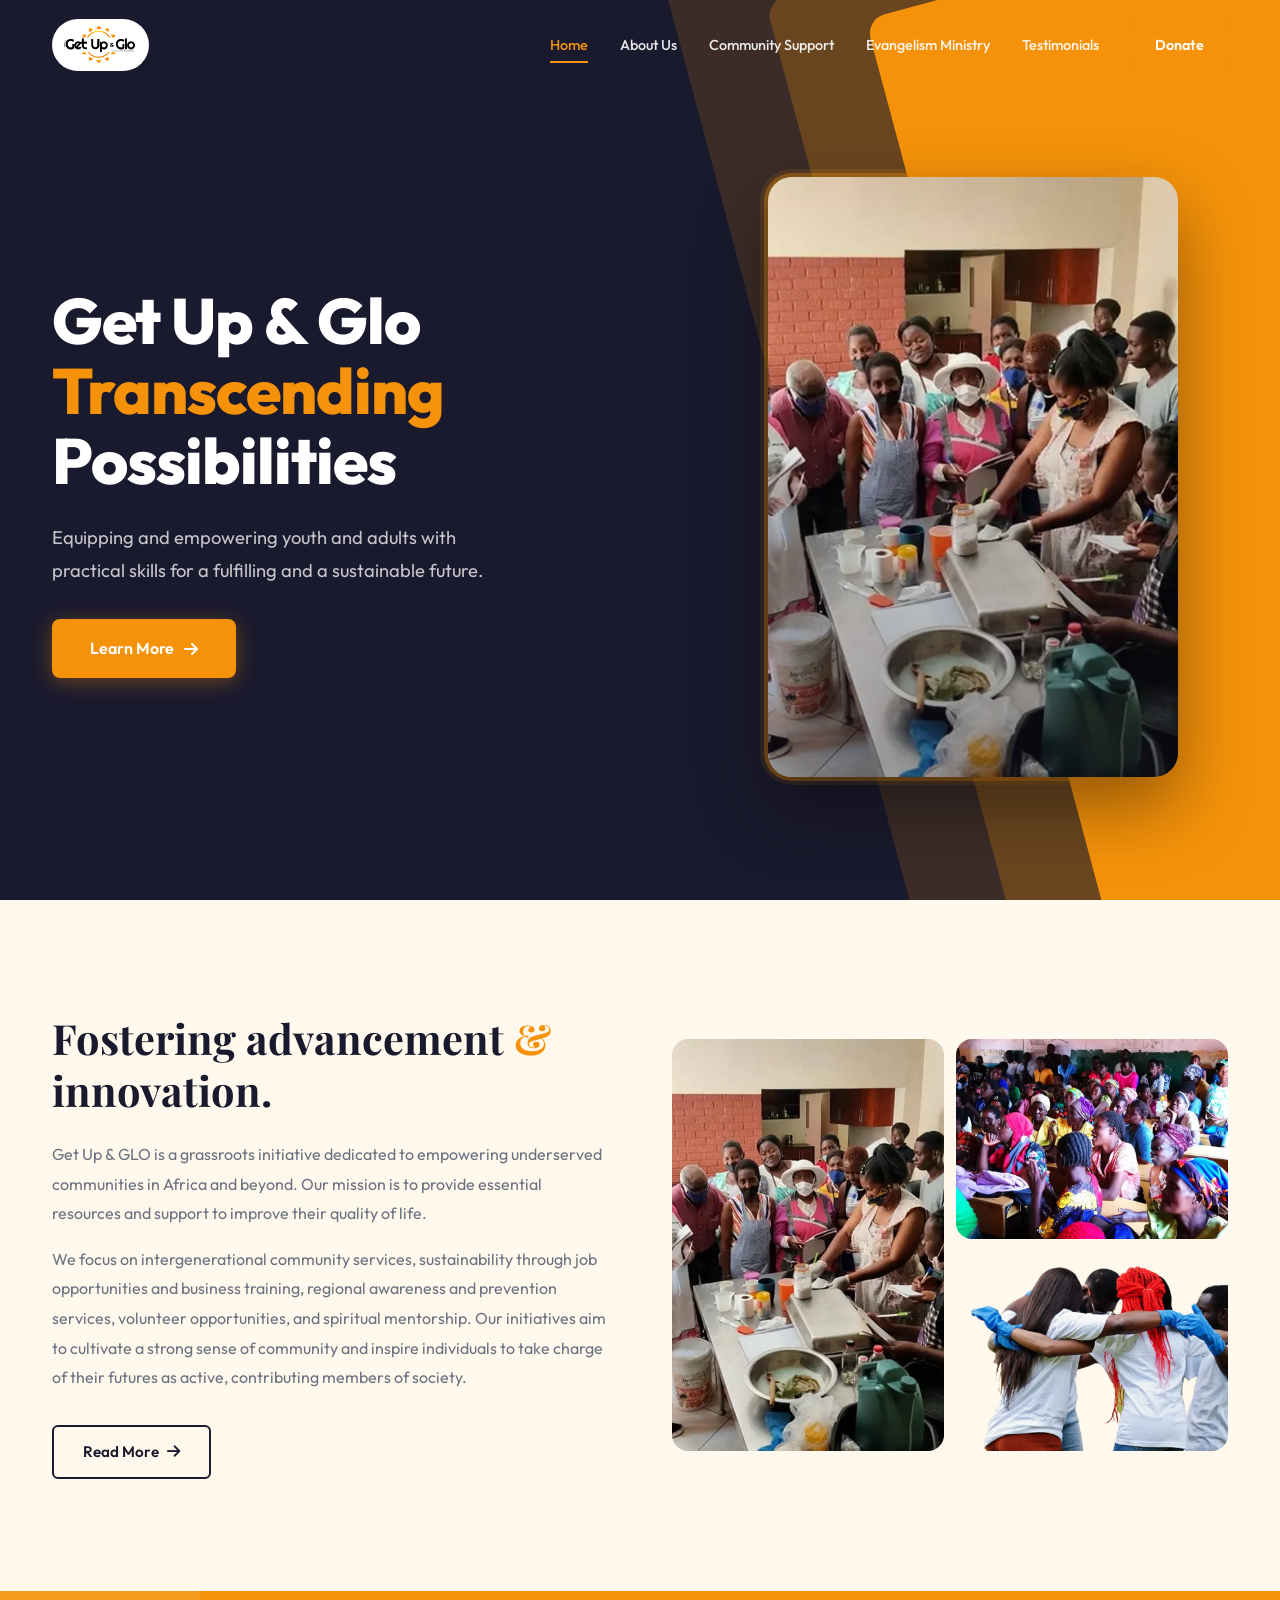
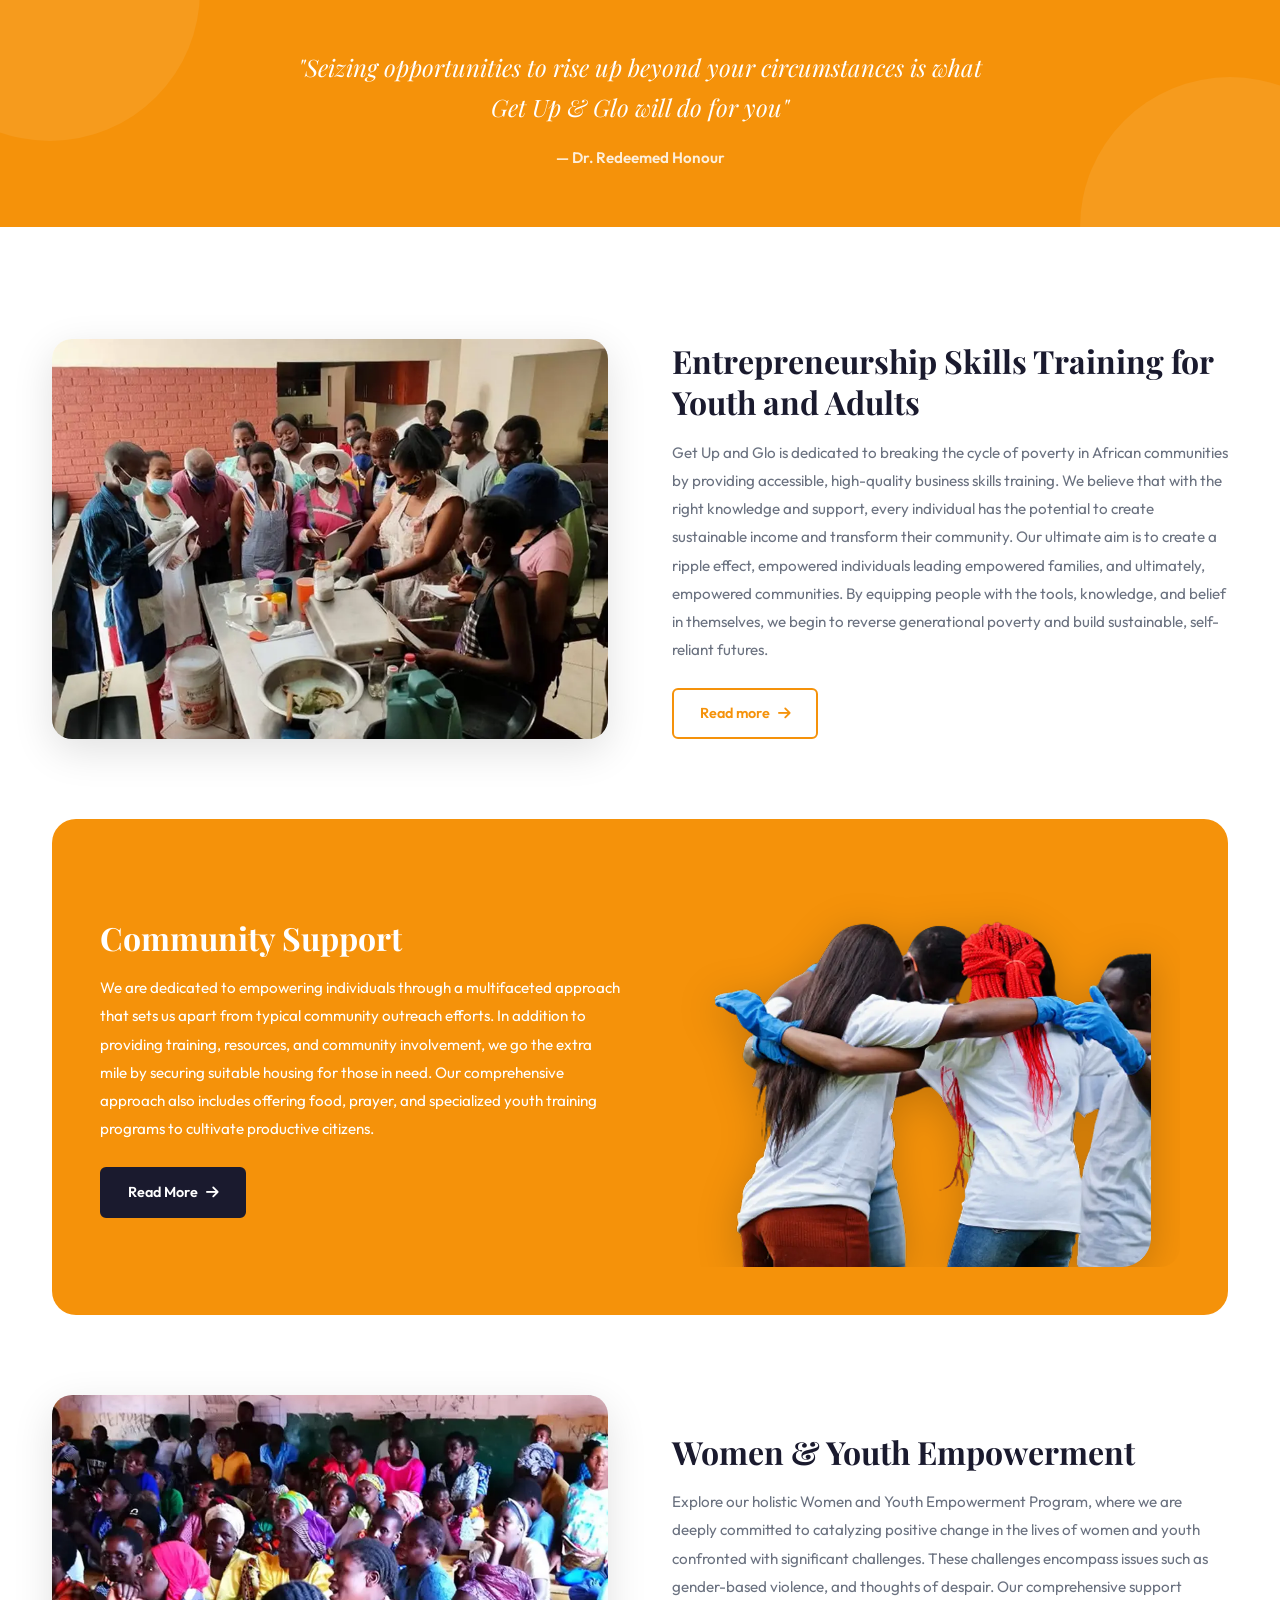
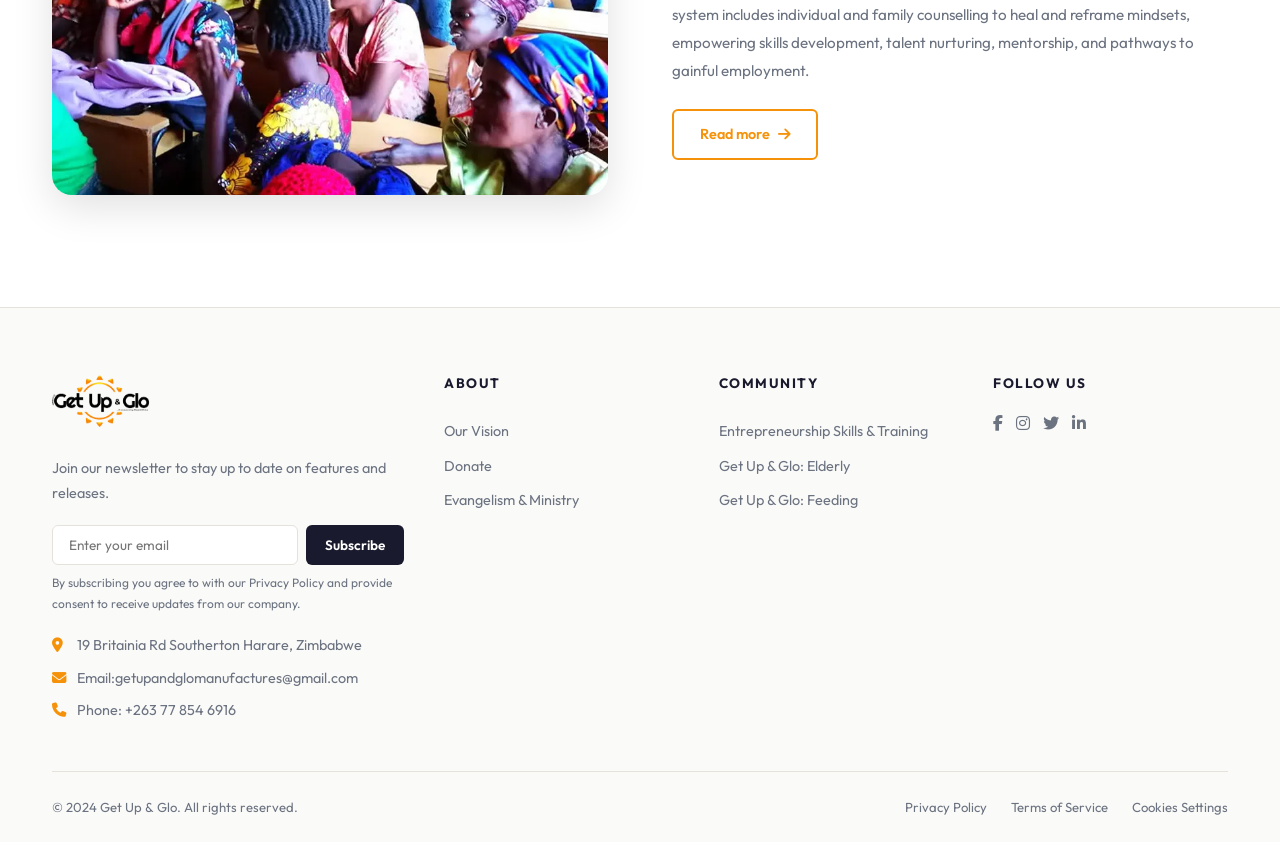
==== commit 214665b3: "update" ====
--- a/index2.html
+++ b/index2.html
@@ -17,7 +17,7 @@
   <nav class="alt-nav" id="altNav">
     <div class="alt-container">
       <a href="index2.html" class="alt-nav-logo">
-        Get Up & <span>Glo</span>
+        <img src="logo.webp" alt="Get Up & Glo — Transcending Possibilities">
       </a>
       <div class="alt-nav-links" id="altNavLinks">
         <a href="index2.html" class="active">Home</a>
@@ -157,6 +157,9 @@
       <div class="alt-footer-top">
         <!-- Brand + Newsletter -->
         <div class="alt-footer-brand">
+          <a href="index2.html" class="alt-footer-logo">
+            <img src="logo.webp" alt="Get Up & Glo">
+          </a>
           <p>Join our newsletter to stay up to date on features and releases.</p>
           <div class="alt-newsletter-mini">
             <form id="altNewsletterForm">
--- a/index2.css
+++ b/index2.css
@@ -99,19 +99,25 @@
 }
 
 .alt-nav-logo {
-  font-family: var(--font-serif);
-  font-size: 1.5rem;
-  font-weight: 700;
-  color: var(--g-white);
-  transition: color 0.3s;
-}
-
-.alt-nav-logo span {
-  color: var(--g-orange);
-}
-
-.alt-nav.scrolled .alt-nav-logo {
-  color: var(--g-navy);
+  display: flex;
+  align-items: center;
+  transition: all 0.3s;
+}
+
+.alt-nav-logo img {
+  height: 52px;
+  width: auto;
+  display: block;
+  padding: 4px 12px;
+  background: white;
+  border-radius: 50px;
+  transition: all 0.4s var(--ease-out);
+}
+
+.alt-nav.scrolled .alt-nav-logo img {
+  height: 42px;
+  background: transparent;
+  padding: 0;
 }
 
 .alt-nav-links {
@@ -661,6 +667,16 @@
   padding-bottom: 3rem;
 }
 
+.alt-footer-logo {
+  display: block;
+  margin-bottom: 1.5rem;
+}
+
+.alt-footer-logo img {
+  height: 60px;
+  width: auto;
+}
+
 .alt-footer-brand p {
   font-size: 0.9rem;
   color: var(--g-text-muted);
